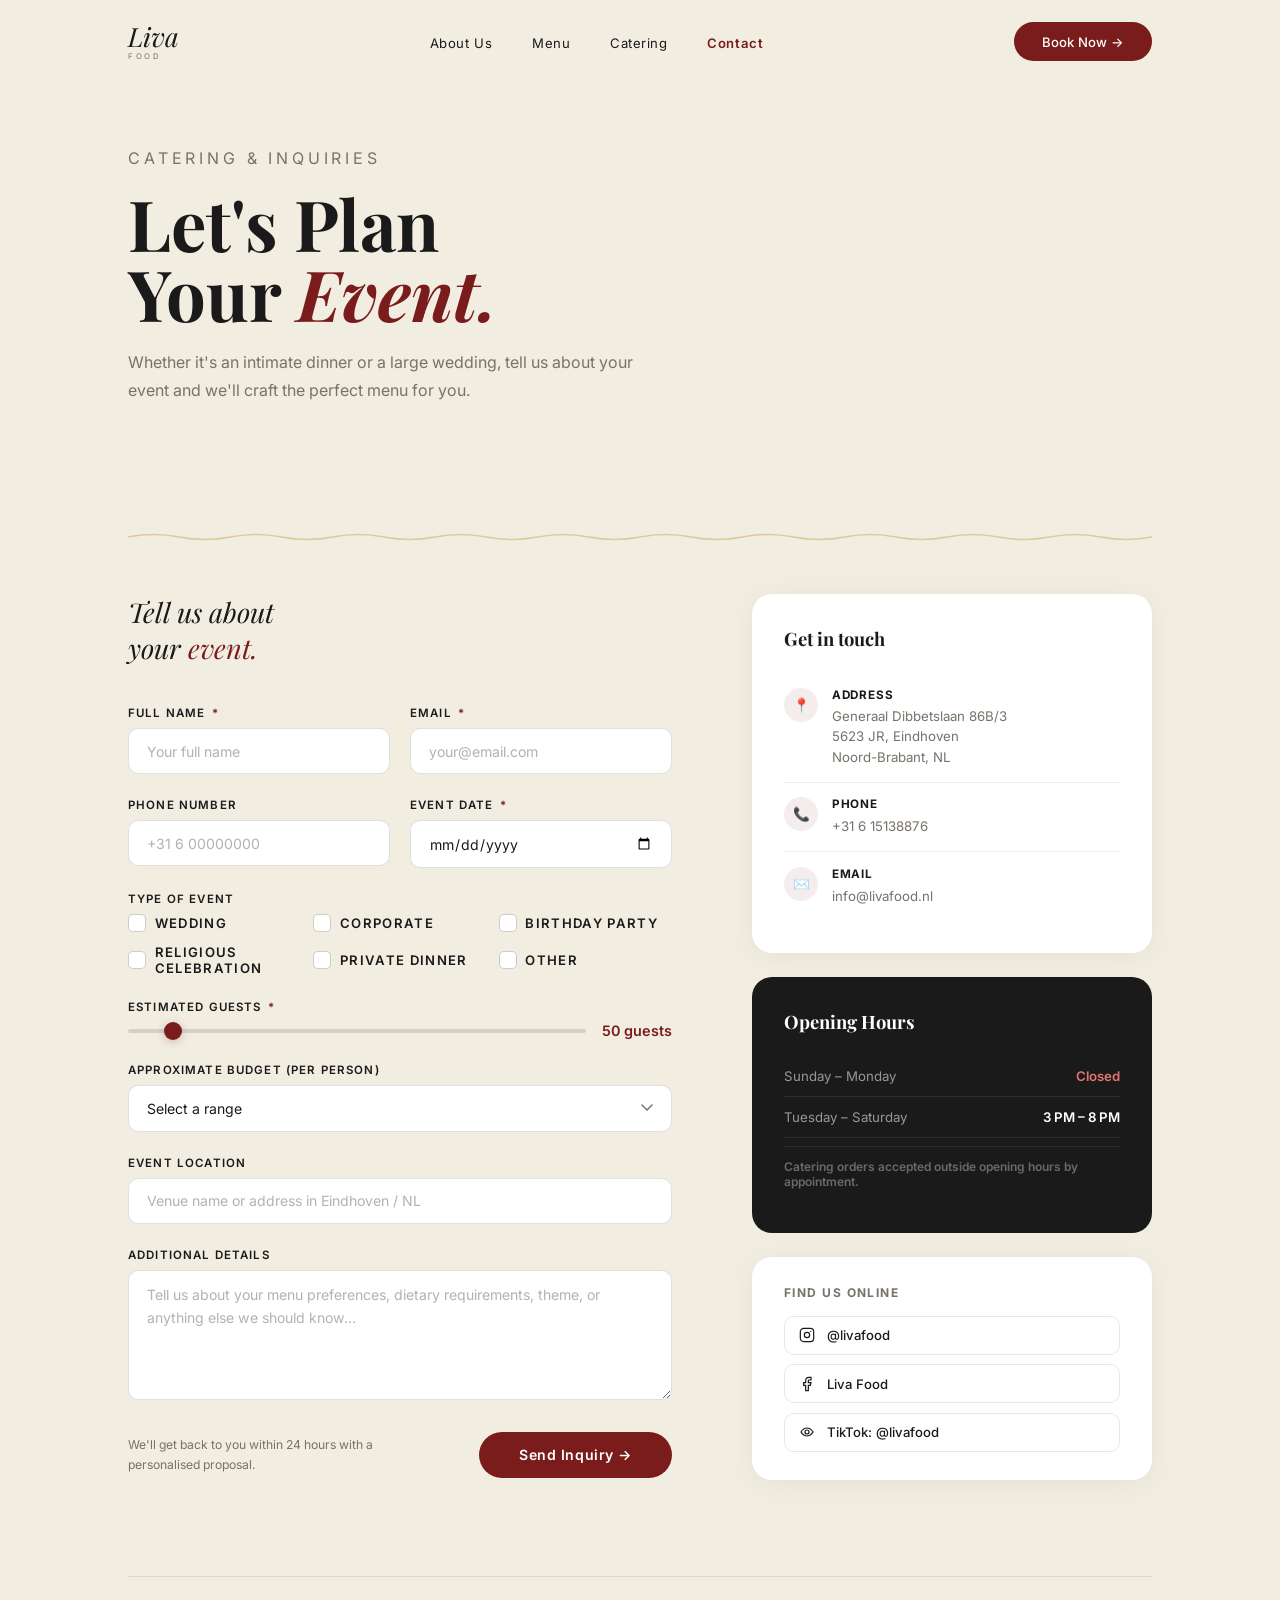
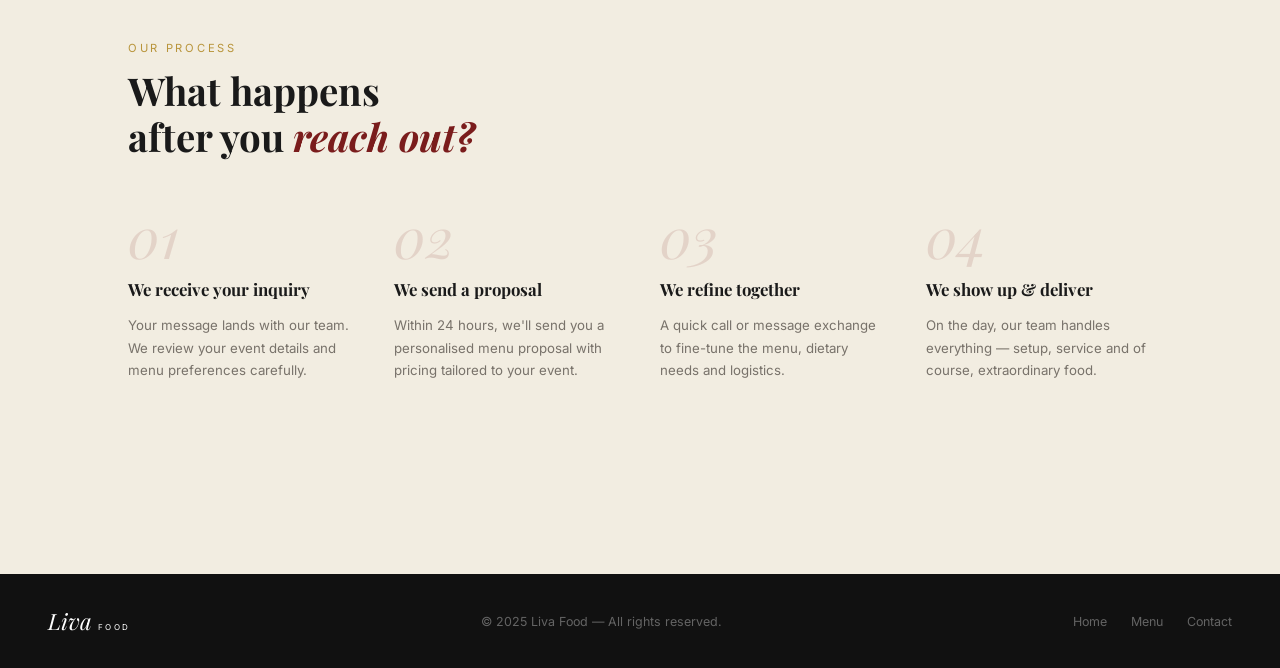
==== contact.html @ 5aed810f "first comit" ====
<!DOCTYPE html>
<html lang="en">
<head>
  <meta charset="UTF-8" />
  <meta name="viewport" content="width=device-width, initial-scale=1.0" />
  <title>Contact & Catering — Liva Food</title>
  <link rel="preconnect" href="https://fonts.googleapis.com" />
  <link rel="preconnect" href="https://fonts.gstatic.com" crossorigin />
  <link href="https://fonts.googleapis.com/css2?family=Playfair+Display:ital,wght@0,400;0,700;0,900;1,400;1,700&family=Inter:wght@300;400;500;600&family=Cormorant+Garamond:ital,wght@1,400;1,500&display=swap" rel="stylesheet" />

  <style>
    /* ════════════════════════════════════
       BASE
    ════════════════════════════════════ */
    *, *::before, *::after { margin:0; padding:0; box-sizing:border-box; }

    :root {
      --bg   : #F2EDE1;
      --white: #FFFFFF;
      --dark : #1A1A1A;
      --red  : #7A1C1C;
      --gold : #B8943A;
      --muted: #78726A;
    }

    html { scroll-behavior:smooth; }
    body {
      font-family: 'Inter', sans-serif;
      background: var(--bg);
      color: var(--dark);
      overflow-x: hidden;
      min-height: 100vh;
    }
    a { text-decoration:none; }
    img { display:block; }

    /* ════════════════════════════════════
       NAV
    ════════════════════════════════════ */
    nav {
      position: fixed;
      inset: 0 0 auto 0;
      z-index: 900;
      backdrop-filter: blur(16px);
      background: rgba(242,237,225,0.9);
    }
    .nav-inner {
      max-width: 1120px;
      margin: 0 auto;
      padding: 1.4rem 3rem;
      display: flex;
      align-items: center;
      justify-content: space-between;
    }
    .logo-w { line-height:1; }
    .logo-main {
      font-family: 'Playfair Display', serif;
      font-style: italic;
      font-size: 1.65rem;
      color: var(--dark);
    }
    .logo-sub {
      display: block;
      font-size: .48rem;
      letter-spacing: .35em;
      text-transform: uppercase;
      color: var(--muted);
      margin-top: 3px;
    }
    nav ul { display:flex; gap:2.5rem; list-style:none; }
    nav ul a {
      font-size:.82rem; color:var(--dark);
      letter-spacing:.04em; transition:color .2s;
    }
    nav ul a:hover { color:var(--red); }
    nav ul a.active { color:var(--red); font-weight:600; }

    .btn {
      display:inline-flex; align-items:center; gap:.4rem;
      padding:.72rem 1.75rem; border-radius:50px;
      font-family:'Inter',sans-serif; font-size:.82rem; font-weight:500;
      cursor:pointer; border:none; transition:all .22s;
    }
    .btn-red { background:var(--red); color:#fff; }
    .btn-red:hover { background:#5c1515; transform:translateY(-1px); }

    /* ════════════════════════════════════
       PAGE
    ════════════════════════════════════ */
    .contact-page {
      max-width: 1120px;
      margin: 0 auto;
      padding: 9rem 3rem 6rem;
    }

    /* ════════════════════════════════════
       HEADER SECTION
    ════════════════════════════════════ */
    .page-header {
      margin-bottom: 5rem;
    }

    .eyebrow {
      font-size: .7rem;
      letter-spacing: .24em;
      text-transform: uppercase;
      color: var(--gold);
      margin-bottom: 1rem;
    }

    .page-header h1 {
      font-family: 'Playfair Display', serif;
      font-size: clamp(3rem, 5.5vw, 5rem);
      line-height: 1.0;
      margin-bottom: 1.2rem;
    }
    .page-header h1 em {
      font-style: italic;
      color: var(--red);
    }

    .page-header p {
      font-size: 1rem;
      color: var(--muted);
      line-height: 1.75;
      max-width: 520px;
    }

    /* Wavy divider */
    .wave {
      width: 100%;
      height: 10px;
      margin: 3rem 0;
    }

    /* ════════════════════════════════════
       MAIN GRID  (form + sidebar)
    ════════════════════════════════════ */
    .contact-grid {
      display: grid;
      grid-template-columns: 1fr 400px;
      gap: 5rem;
      align-items: start;
    }

    /* ════════════════════════════════════
       FORM
    ════════════════════════════════════ */
    .form-title {
      font-family: 'Playfair Display', serif;
      font-style: italic;
      font-size: 1.7rem;
      margin-bottom: 2.5rem;
      color: var(--dark);
    }
    .form-title em { color:var(--red); }

    form { display:flex; flex-direction:column; gap:1.5rem; }

    .form-row {
      display: grid;
      grid-template-columns: 1fr 1fr;
      gap: 1.25rem;
    }

    .field {
      display: flex;
      flex-direction: column;
      gap: .5rem;
    }

    label {
      font-size: .72rem;
      font-weight: 600;
      letter-spacing: .1em;
      text-transform: uppercase;
      color: var(--dark);
    }

    label span.req { color:var(--red); margin-left:.15rem; }

    input, select, textarea {
      font-family: 'Inter', sans-serif;
      font-size: .88rem;
      color: var(--dark);
      background: var(--white);
      border: 1.5px solid rgba(0,0,0,.12);
      border-radius: 10px;
      padding: .85rem 1.1rem;
      transition: border-color .2s, box-shadow .2s;
      outline: none;
      appearance: none;
      -webkit-appearance: none;
    }

    input::placeholder,
    textarea::placeholder { color: rgba(120,114,106,.55); }

    input:focus,
    select:focus,
    textarea:focus {
      border-color: var(--red);
      box-shadow: 0 0 0 3px rgba(122,28,28,.08);
    }

    select {
      background-image: url("data:image/svg+xml,%3Csvg xmlns='http://www.w3.org/2000/svg' width='12' height='8' viewBox='0 0 12 8'%3E%3Cpath d='M1 1l5 5 5-5' stroke='%2378726A' stroke-width='1.5' fill='none' stroke-linecap='round'/%3E%3C/svg%3E");
      background-repeat: no-repeat;
      background-position: right 1.1rem center;
      padding-right: 2.5rem;
      cursor: pointer;
    }

    textarea {
      resize: vertical;
      min-height: 130px;
      line-height: 1.6;
    }

    /* Guest count slider */
    .guest-wrap {
      display: flex;
      align-items: center;
      gap: 1rem;
    }

    input[type="range"] {
      -webkit-appearance: none;
      appearance: none;
      flex: 1;
      height: 4px;
      background: rgba(0,0,0,.12);
      border-radius: 50px;
      border: none;
      padding: 0;
      box-shadow: none;
      cursor: pointer;
    }
    input[type="range"]::-webkit-slider-thumb {
      -webkit-appearance: none;
      width: 18px; height: 18px;
      border-radius: 50%;
      background: var(--red);
      cursor: pointer;
      box-shadow: 0 2px 8px rgba(122,28,28,.25);
    }
    input[type="range"]:focus {
      box-shadow: none;
      border: none;
    }

    .guest-val {
      font-size: .9rem;
      font-weight: 600;
      color: var(--red);
      min-width: 52px;
      text-align: right;
    }

    /* Checkboxes - event types */
    .checkbox-grid {
      display: grid;
      grid-template-columns: repeat(3, 1fr);
      gap: .75rem;
    }

    .check-item {
      display: flex;
      align-items: center;
      gap: .55rem;
      cursor: pointer;
      font-size: .82rem;
      color: var(--dark);
      user-select: none;
    }

    .check-item input[type="checkbox"] {
      width: 18px; height: 18px;
      border-radius: 5px;
      border: 1.5px solid rgba(0,0,0,.2);
      padding: 0;
      background: var(--white);
      cursor: pointer;
      flex-shrink: 0;
      accent-color: var(--red);
    }

    /* Submit button */
    .form-submit {
      display: flex;
      align-items: center;
      justify-content: space-between;
      margin-top: .5rem;
      flex-wrap: wrap;
      gap: 1rem;
    }

    .form-submit p {
      font-size: .76rem;
      color: var(--muted);
      max-width: 260px;
      line-height: 1.6;
    }

    .btn-submit {
      background: var(--red);
      color: #fff;
      border: none;
      padding: .9rem 2.5rem;
      border-radius: 50px;
      font-family: 'Inter', sans-serif;
      font-size: .88rem;
      font-weight: 600;
      cursor: pointer;
      letter-spacing: .04em;
      transition: all .22s;
      display: inline-flex;
      align-items: center;
      gap: .5rem;
    }
    .btn-submit:hover { background:#5c1515; transform:translateY(-2px); box-shadow:0 8px 25px rgba(122,28,28,.25); }

    /* ════════════════════════════════════
       SIDEBAR
    ════════════════════════════════════ */
    .sidebar { display:flex; flex-direction:column; gap:1.5rem; }

    /* Info card */
    .info-card {
      background: var(--white);
      border-radius: 20px;
      padding: 2rem;
      box-shadow: 0 4px 30px rgba(0,0,0,.05);
    }

    .info-card h3 {
      font-family: 'Playfair Display', serif;
      font-size: 1.15rem;
      margin-bottom: 1.4rem;
    }

    .info-row {
      display: flex;
      align-items: flex-start;
      gap: .85rem;
      padding: .9rem 0;
      border-bottom: 1px solid rgba(0,0,0,.06);
    }
    .info-row:last-child { border-bottom:none; }

    .info-icon {
      width: 34px; height: 34px;
      border-radius: 50%;
      background: rgba(122,28,28,.08);
      display: flex;
      align-items: center;
      justify-content: center;
      font-size: .85rem;
      flex-shrink: 0;
      color: var(--red);
    }

    .info-row strong {
      display: block;
      font-size: .73rem;
      font-weight: 700;
      text-transform: uppercase;
      letter-spacing: .08em;
      color: var(--dark);
      margin-bottom: .25rem;
    }
    .info-row p, .info-row a {
      font-size: .83rem;
      color: var(--muted);
      line-height: 1.55;
    }
    .info-row a:hover { color:var(--red); }

    /* Hours card */
    .hours-card {
      background: var(--dark);
      border-radius: 20px;
      padding: 2rem;
      color: #fff;
    }
    .hours-card h3 {
      font-family: 'Playfair Display', serif;
      font-size: 1.15rem;
      margin-bottom: 1.4rem;
      color: #fff;
    }
    .h-row {
      display: flex;
      justify-content: space-between;
      font-size: .83rem;
      padding: .75rem 0;
      border-bottom: 1px solid rgba(255,255,255,.08);
    }
    .h-row:last-child { border-bottom:none; }
    .h-row span:first-child { color:rgba(255,255,255,.55); }
    .h-row span:last-child { font-weight:600; color:#fff; }
    .closed { color: #e57373 !important; }

    /* Social links */
    .social-card {
      background: var(--white);
      border-radius: 20px;
      padding: 1.75rem 2rem;
      box-shadow: 0 4px 30px rgba(0,0,0,.05);
    }
    .social-card p {
      font-size: .75rem;
      font-weight: 700;
      letter-spacing: .12em;
      text-transform: uppercase;
      color: var(--muted);
      margin-bottom: 1rem;
    }
    .social-links {
      display: flex;
      flex-direction: column;
      gap: .6rem;
    }
    .social-link {
      display: flex;
      align-items: center;
      gap: .75rem;
      padding: .65rem .9rem;
      border-radius: 10px;
      border: 1.5px solid rgba(0,0,0,.09);
      font-size: .82rem;
      color: var(--dark);
      font-weight: 500;
      transition: all .2s;
    }
    .social-link:hover {
      border-color: var(--red);
      color: var(--red);
      background: rgba(122,28,28,.03);
    }
    .social-link svg {
      width: 16px; height: 16px;
      stroke: currentColor;
      fill: none;
      flex-shrink: 0;
    }

    /* ════════════════════════════════════
       WHAT TO EXPECT  (full-width bottom)
    ════════════════════════════════════ */
    .expect-section {
      margin-top: 6rem;
      padding-top: 4rem;
      border-top: 1px solid rgba(0,0,0,.09);
    }

    .expect-section .sec-eyebrow {
      font-size: .7rem;
      letter-spacing: .24em;
      text-transform: uppercase;
      color: var(--gold);
      margin-bottom: .8rem;
    }

    .expect-section h2 {
      font-family: 'Playfair Display', serif;
      font-size: clamp(1.8rem, 3vw, 2.5rem);
      margin-bottom: 3rem;
      line-height: 1.2;
    }
    .expect-section h2 em { font-style:italic; color:var(--red); }

    .steps-grid {
      display: grid;
      grid-template-columns: repeat(4, 1fr);
      gap: 2.5rem;
    }

    .step {
      display: flex;
      flex-direction: column;
      gap: .9rem;
    }

    .step-num {
      font-family: 'Playfair Display', serif;
      font-style: italic;
      font-size: 3.5rem;
      color: rgba(122,28,28,.12);
      line-height: 1;
    }

    .step h4 {
      font-family: 'Playfair Display', serif;
      font-size: 1.05rem;
      font-weight: 700;
    }

    .step p {
      font-size: .83rem;
      color: var(--muted);
      line-height: 1.7;
    }

    /* ════════════════════════════════════
       FOOTER
    ════════════════════════════════════ */
    footer {
      background: #111;
      padding: 2rem 3rem;
      display: flex;
      justify-content: space-between;
      align-items: center;
      font-size: .78rem;
      color: rgba(255,255,255,.35);
      margin-top: 6rem;
    }
    .footer-logo {
      font-family:'Playfair Display',serif;
      font-style:italic; font-size:1.4rem; color:#fff;
    }
    .footer-links { display:flex; gap:1.5rem; }
    .footer-links a { color:rgba(255,255,255,.35); transition:color .2s; }
    .footer-links a:hover { color:#fff; }

    /* ════════════════════════════════════
       RESPONSIVE
    ════════════════════════════════════ */
    @media (max-width:960px) {
      nav ul { display:none; }
      .nav-inner { padding:1.2rem 1.5rem; }
      .contact-page { padding:7rem 1.5rem 4rem; }
      .contact-grid { grid-template-columns:1fr; gap:3rem; }
      .form-row { grid-template-columns:1fr; }
      .checkbox-grid { grid-template-columns:1fr 1fr; }
      .steps-grid { grid-template-columns:1fr 1fr; }
      footer { flex-direction:column; gap:1rem; padding:2rem; text-align:center; }
    }
    @media (max-width:500px) {
      .checkbox-grid { grid-template-columns:1fr; }
      .steps-grid { grid-template-columns:1fr; }
    }
  </style>
</head>
<body>

<!-- NAV ──────────────────────────────────── -->
<nav>
  <div class="nav-inner">
    <a href="index.html" class="logo-w">
      <span class="logo-main">Liva</span>
      <span class="logo-sub">Food</span>
    </a>
    <ul>
      <li><a href="index.html#about">About Us</a></li>
      <li><a href="menu.html">Menu</a></li>
      <li><a href="index.html#catering">Catering</a></li>
      <li><a href="contact.html" class="active">Contact</a></li>
    </ul>
    <a href="#form" class="btn btn-red">Book Now &rarr;</a>
  </div>
</nav>

<!-- PAGE ─────────────────────────────────── -->
<div class="contact-page">

  <!-- HEADER -->
  <div class="page-header">
    <p class="eyebrow">Catering &amp; Inquiries</p>
    <h1>Let's Plan<br>Your <em>Event.</em></h1>
    <p>Whether it's an intimate dinner or a large wedding, tell us about your event and we'll craft the perfect menu for you.</p>
  </div>

  <!-- Wavy divider -->
  <svg class="wave" viewBox="0 0 1000 10" preserveAspectRatio="none" aria-hidden="true">
    <path d="M0,5 Q25,0 50,5 Q75,10 100,5 Q125,0 150,5 Q175,10 200,5 Q225,0 250,5 Q275,10 300,5 Q325,0 350,5 Q375,10 400,5 Q425,0 450,5 Q475,10 500,5 Q525,0 550,5 Q575,10 600,5 Q625,0 650,5 Q675,10 700,5 Q725,0 750,5 Q775,10 800,5 Q825,0 850,5 Q875,10 900,5 Q925,0 950,5 Q975,10 1000,5"
      fill="none" stroke="#B8943A" stroke-width="1.6" opacity="0.4"/>
  </svg>

  <!-- MAIN GRID -->
  <div class="contact-grid" id="form">

    <!-- ── FORM ── -->
    <div>
      <p class="form-title">Tell us about<br>your <em>event.</em></p>

      <form action="#" method="post">

        <!-- Name + Email -->
        <div class="form-row">
          <div class="field">
            <label for="name">Full Name <span class="req">*</span></label>
            <input type="text" id="name" name="name" placeholder="Your full name" required />
          </div>
          <div class="field">
            <label for="email">Email <span class="req">*</span></label>
            <input type="email" id="email" name="email" placeholder="your@email.com" required />
          </div>
        </div>

        <!-- Phone + Date -->
        <div class="form-row">
          <div class="field">
            <label for="phone">Phone Number</label>
            <input type="tel" id="phone" name="phone" placeholder="+31 6 00000000" />
          </div>
          <div class="field">
            <label for="date">Event Date <span class="req">*</span></label>
            <input type="date" id="date" name="date" required />
          </div>
        </div>

        <!-- Event type checkboxes -->
        <div class="field">
          <label>Type of Event</label>
          <div class="checkbox-grid">
            <label class="check-item">
              <input type="checkbox" name="event_type" value="wedding" />
              Wedding
            </label>
            <label class="check-item">
              <input type="checkbox" name="event_type" value="corporate" />
              Corporate
            </label>
            <label class="check-item">
              <input type="checkbox" name="event_type" value="birthday" />
              Birthday Party
            </label>
            <label class="check-item">
              <input type="checkbox" name="event_type" value="religious" />
              Religious Celebration
            </label>
            <label class="check-item">
              <input type="checkbox" name="event_type" value="private" />
              Private Dinner
            </label>
            <label class="check-item">
              <input type="checkbox" name="event_type" value="other" />
              Other
            </label>
          </div>
        </div>

        <!-- Guest count slider -->
        <div class="field">
          <label for="guests">Estimated Guests <span class="req">*</span></label>
          <div class="guest-wrap">
            <input
              type="range"
              id="guests"
              name="guests"
              min="10" max="500" step="5" value="50"
            />
            <span class="guest-val" id="guestVal">50 guests</span>
          </div>
        </div>

        <!-- Budget -->
        <div class="field">
          <label for="budget">Approximate Budget (per person)</label>
          <select id="budget" name="budget">
            <option value="" disabled selected>Select a range</option>
            <option value="10-15">€10 – €15 per person</option>
            <option value="15-25">€15 – €25 per person</option>
            <option value="25-40">€25 – €40 per person</option>
            <option value="40+">€40+ per person</option>
            <option value="custom">Custom / Discuss with us</option>
          </select>
        </div>

        <!-- Location -->
        <div class="field">
          <label for="location">Event Location</label>
          <input type="text" id="location" name="location" placeholder="Venue name or address in Eindhoven / NL" />
        </div>

        <!-- Message -->
        <div class="field">
          <label for="message">Additional Details</label>
          <textarea id="message" name="message" placeholder="Tell us about your menu preferences, dietary requirements, theme, or anything else we should know…"></textarea>
        </div>

        <!-- Submit -->
        <div class="form-submit">
          <p>We'll get back to you within 24 hours with a personalised proposal.</p>
          <button type="submit" class="btn-submit">
            Send Inquiry &rarr;
          </button>
        </div>

      </form>
    </div>

    <!-- ── SIDEBAR ── -->
    <div class="sidebar">

      <!-- Contact info -->
      <div class="info-card">
        <h3>Get in touch</h3>
        <div class="info-row">
          <div class="info-icon">📍</div>
          <div>
            <strong>Address</strong>
            <p>Generaal Dibbetslaan 86B/3<br>5623 JR, Eindhoven<br>Noord-Brabant, NL</p>
          </div>
        </div>
        <div class="info-row">
          <div class="info-icon">📞</div>
          <div>
            <strong>Phone</strong>
            <a href="tel:+31615138876">+31 6 15138876</a>
          </div>
        </div>
        <div class="info-row">
          <div class="info-icon">✉️</div>
          <div>
            <strong>Email</strong>
            <a href="mailto:info@livafood.nl">info@livafood.nl</a>
          </div>
        </div>
      </div>

      <!-- Hours -->
      <div class="hours-card">
        <h3>Opening Hours</h3>
        <div class="h-row">
          <span>Sunday &ndash; Monday</span>
          <span class="closed">Closed</span>
        </div>
        <div class="h-row">
          <span>Tuesday &ndash; Saturday</span>
          <span>3 PM &ndash; 8 PM</span>
        </div>
        <div class="h-row" style="margin-top:.5rem;border-top:1px solid rgba(255,255,255,.08);padding-top:.75rem;">
          <span style="font-size:.75rem;color:rgba(255,255,255,.35);">Catering orders accepted outside opening hours by appointment.</span>
        </div>
      </div>

      <!-- Social -->
      <div class="social-card">
        <p>Find us online</p>
        <div class="social-links">
          <a href="#" class="social-link">
            <svg viewBox="0 0 24 24" stroke-width="1.8"><rect x="2" y="2" width="20" height="20" rx="5" ry="5"/><circle cx="12" cy="12" r="4"/><circle cx="17.5" cy="6.5" r="1" fill="currentColor" stroke="none"/></svg>
            @livafood
          </a>
          <a href="#" class="social-link">
            <svg viewBox="0 0 24 24" stroke-width="1.8"><path d="M18 2h-3a5 5 0 00-5 5v3H7v4h3v8h4v-8h3l1-4h-4V7a1 1 0 011-1h3z"/></svg>
            Liva Food
          </a>
          <a href="#" class="social-link">
            <svg viewBox="0 0 24 24" stroke-width="1.8"><path d="M9 12a3 3 0 106 0 3 3 0 00-6 0z"/><path d="M21 12c-2.4 4-5.4 6-9 6-3.6 0-6.6-2-9-6 2.4-4 5.4-6 9-6 3.6 0 6.6 2 9 6z"/></svg>
            TikTok: @livafood
          </a>
        </div>
      </div>

    </div><!-- sidebar -->
  </div><!-- contact-grid -->

  <!-- WHAT TO EXPECT -->
  <div class="expect-section">
    <p class="sec-eyebrow">Our Process</p>
    <h2>What happens<br>after you <em>reach out?</em></h2>
    <div class="steps-grid">
      <div class="step">
        <span class="step-num">01</span>
        <h4>We receive your inquiry</h4>
        <p>Your message lands with our team. We review your event details and menu preferences carefully.</p>
      </div>
      <div class="step">
        <span class="step-num">02</span>
        <h4>We send a proposal</h4>
        <p>Within 24 hours, we'll send you a personalised menu proposal with pricing tailored to your event.</p>
      </div>
      <div class="step">
        <span class="step-num">03</span>
        <h4>We refine together</h4>
        <p>A quick call or message exchange to fine-tune the menu, dietary needs and logistics.</p>
      </div>
      <div class="step">
        <span class="step-num">04</span>
        <h4>We show up &amp; deliver</h4>
        <p>On the day, our team handles everything — setup, service and of course, extraordinary food.</p>
      </div>
    </div>
  </div>

</div><!-- .contact-page -->

<!-- FOOTER -->
<footer>
  <span class="footer-logo">Liva <span style="font-family:Inter,sans-serif;font-style:normal;font-size:.5rem;letter-spacing:.3em">FOOD</span></span>
  <span>&copy; 2025 Liva Food &mdash; All rights reserved.</span>
  <div class="footer-links">
    <a href="index.html">Home</a>
    <a href="menu.html">Menu</a>
    <a href="contact.html">Contact</a>
  </div>
</footer>

<script>
  /* Guest slider live update */
  const slider = document.getElementById('guests');
  const val    = document.getElementById('guestVal');
  if (slider && val) {
    slider.addEventListener('input', () => {
      val.textContent = slider.value + ' guests';
    });
  }
</script>

</body>
</html>
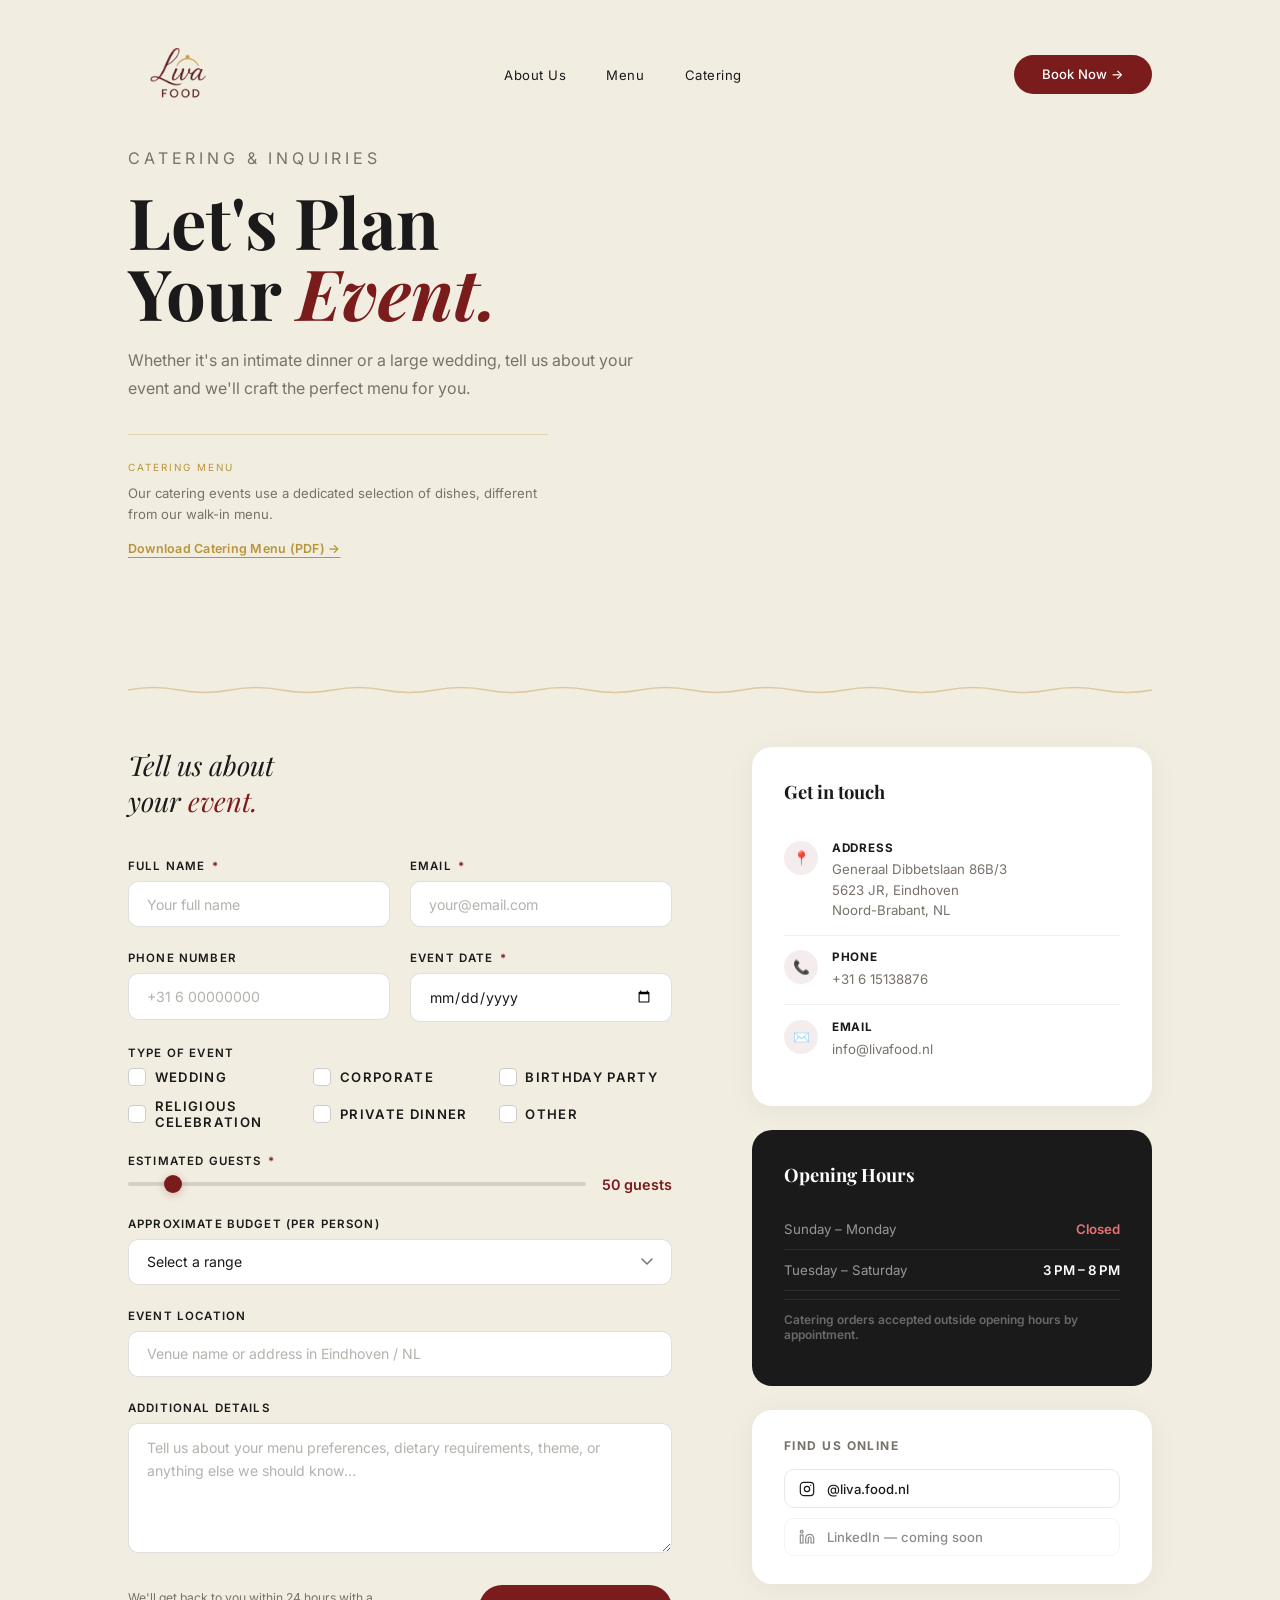
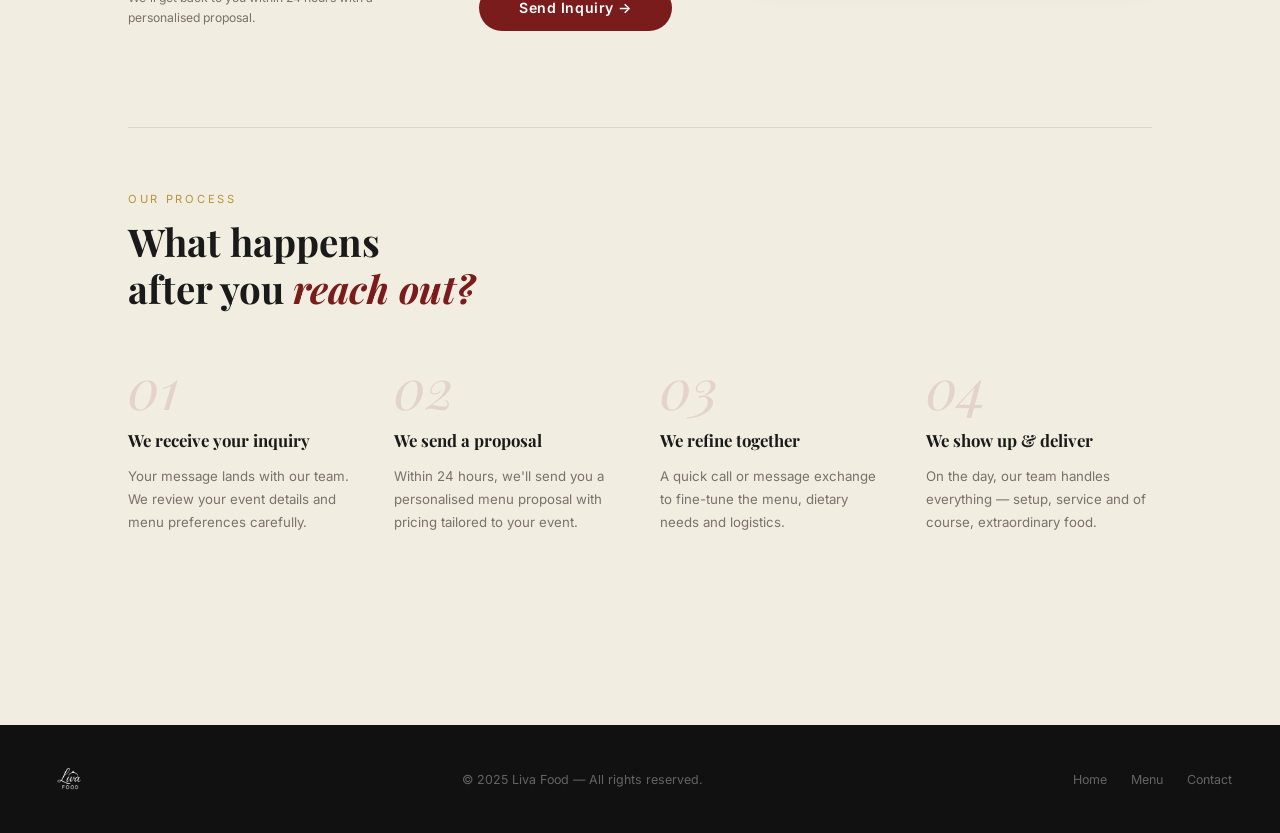
==== commit 1145cfee: "Fine tuning the website" ====
--- a/contact.html
+++ b/contact.html
@@ -6,541 +6,9 @@
   <title>Contact & Catering — Liva Food</title>
   <link rel="preconnect" href="https://fonts.googleapis.com" />
   <link rel="preconnect" href="https://fonts.gstatic.com" crossorigin />
+  <link rel="stylesheet" href="/styles.css" />
   <link href="https://fonts.googleapis.com/css2?family=Playfair+Display:ital,wght@0,400;0,700;0,900;1,400;1,700&family=Inter:wght@300;400;500;600&family=Cormorant+Garamond:ital,wght@1,400;1,500&display=swap" rel="stylesheet" />
 
-  <style>
-    /* ════════════════════════════════════
-       BASE
-    ════════════════════════════════════ */
-    *, *::before, *::after { margin:0; padding:0; box-sizing:border-box; }
-
-    :root {
-      --bg   : #F2EDE1;
-      --white: #FFFFFF;
-      --dark : #1A1A1A;
-      --red  : #7A1C1C;
-      --gold : #B8943A;
-      --muted: #78726A;
-    }
-
-    html { scroll-behavior:smooth; }
-    body {
-      font-family: 'Inter', sans-serif;
-      background: var(--bg);
-      color: var(--dark);
-      overflow-x: hidden;
-      min-height: 100vh;
-    }
-    a { text-decoration:none; }
-    img { display:block; }
-
-    /* ════════════════════════════════════
-       NAV
-    ════════════════════════════════════ */
-    nav {
-      position: fixed;
-      inset: 0 0 auto 0;
-      z-index: 900;
-      backdrop-filter: blur(16px);
-      background: rgba(242,237,225,0.9);
-    }
-    .nav-inner {
-      max-width: 1120px;
-      margin: 0 auto;
-      padding: 1.4rem 3rem;
-      display: flex;
-      align-items: center;
-      justify-content: space-between;
-    }
-    .logo-w { line-height:1; }
-    .logo-main {
-      font-family: 'Playfair Display', serif;
-      font-style: italic;
-      font-size: 1.65rem;
-      color: var(--dark);
-    }
-    .logo-sub {
-      display: block;
-      font-size: .48rem;
-      letter-spacing: .35em;
-      text-transform: uppercase;
-      color: var(--muted);
-      margin-top: 3px;
-    }
-    nav ul { display:flex; gap:2.5rem; list-style:none; }
-    nav ul a {
-      font-size:.82rem; color:var(--dark);
-      letter-spacing:.04em; transition:color .2s;
-    }
-    nav ul a:hover { color:var(--red); }
-    nav ul a.active { color:var(--red); font-weight:600; }
-
-    .btn {
-      display:inline-flex; align-items:center; gap:.4rem;
-      padding:.72rem 1.75rem; border-radius:50px;
-      font-family:'Inter',sans-serif; font-size:.82rem; font-weight:500;
-      cursor:pointer; border:none; transition:all .22s;
-    }
-    .btn-red { background:var(--red); color:#fff; }
-    .btn-red:hover { background:#5c1515; transform:translateY(-1px); }
-
-    /* ════════════════════════════════════
-       PAGE
-    ════════════════════════════════════ */
-    .contact-page {
-      max-width: 1120px;
-      margin: 0 auto;
-      padding: 9rem 3rem 6rem;
-    }
-
-    /* ════════════════════════════════════
-       HEADER SECTION
-    ════════════════════════════════════ */
-    .page-header {
-      margin-bottom: 5rem;
-    }
-
-    .eyebrow {
-      font-size: .7rem;
-      letter-spacing: .24em;
-      text-transform: uppercase;
-      color: var(--gold);
-      margin-bottom: 1rem;
-    }
-
-    .page-header h1 {
-      font-family: 'Playfair Display', serif;
-      font-size: clamp(3rem, 5.5vw, 5rem);
-      line-height: 1.0;
-      margin-bottom: 1.2rem;
-    }
-    .page-header h1 em {
-      font-style: italic;
-      color: var(--red);
-    }
-
-    .page-header p {
-      font-size: 1rem;
-      color: var(--muted);
-      line-height: 1.75;
-      max-width: 520px;
-    }
-
-    /* Wavy divider */
-    .wave {
-      width: 100%;
-      height: 10px;
-      margin: 3rem 0;
-    }
-
-    /* ════════════════════════════════════
-       MAIN GRID  (form + sidebar)
-    ════════════════════════════════════ */
-    .contact-grid {
-      display: grid;
-      grid-template-columns: 1fr 400px;
-      gap: 5rem;
-      align-items: start;
-    }
-
-    /* ════════════════════════════════════
-       FORM
-    ════════════════════════════════════ */
-    .form-title {
-      font-family: 'Playfair Display', serif;
-      font-style: italic;
-      font-size: 1.7rem;
-      margin-bottom: 2.5rem;
-      color: var(--dark);
-    }
-    .form-title em { color:var(--red); }
-
-    form { display:flex; flex-direction:column; gap:1.5rem; }
-
-    .form-row {
-      display: grid;
-      grid-template-columns: 1fr 1fr;
-      gap: 1.25rem;
-    }
-
-    .field {
-      display: flex;
-      flex-direction: column;
-      gap: .5rem;
-    }
-
-    label {
-      font-size: .72rem;
-      font-weight: 600;
-      letter-spacing: .1em;
-      text-transform: uppercase;
-      color: var(--dark);
-    }
-
-    label span.req { color:var(--red); margin-left:.15rem; }
-
-    input, select, textarea {
-      font-family: 'Inter', sans-serif;
-      font-size: .88rem;
-      color: var(--dark);
-      background: var(--white);
-      border: 1.5px solid rgba(0,0,0,.12);
-      border-radius: 10px;
-      padding: .85rem 1.1rem;
-      transition: border-color .2s, box-shadow .2s;
-      outline: none;
-      appearance: none;
-      -webkit-appearance: none;
-    }
-
-    input::placeholder,
-    textarea::placeholder { color: rgba(120,114,106,.55); }
-
-    input:focus,
-    select:focus,
-    textarea:focus {
-      border-color: var(--red);
-      box-shadow: 0 0 0 3px rgba(122,28,28,.08);
-    }
-
-    select {
-      background-image: url("data:image/svg+xml,%3Csvg xmlns='http://www.w3.org/2000/svg' width='12' height='8' viewBox='0 0 12 8'%3E%3Cpath d='M1 1l5 5 5-5' stroke='%2378726A' stroke-width='1.5' fill='none' stroke-linecap='round'/%3E%3C/svg%3E");
-      background-repeat: no-repeat;
-      background-position: right 1.1rem center;
-      padding-right: 2.5rem;
-      cursor: pointer;
-    }
-
-    textarea {
-      resize: vertical;
-      min-height: 130px;
-      line-height: 1.6;
-    }
-
-    /* Guest count slider */
-    .guest-wrap {
-      display: flex;
-      align-items: center;
-      gap: 1rem;
-    }
-
-    input[type="range"] {
-      -webkit-appearance: none;
-      appearance: none;
-      flex: 1;
-      height: 4px;
-      background: rgba(0,0,0,.12);
-      border-radius: 50px;
-      border: none;
-      padding: 0;
-      box-shadow: none;
-      cursor: pointer;
-    }
-    input[type="range"]::-webkit-slider-thumb {
-      -webkit-appearance: none;
-      width: 18px; height: 18px;
-      border-radius: 50%;
-      background: var(--red);
-      cursor: pointer;
-      box-shadow: 0 2px 8px rgba(122,28,28,.25);
-    }
-    input[type="range"]:focus {
-      box-shadow: none;
-      border: none;
-    }
-
-    .guest-val {
-      font-size: .9rem;
-      font-weight: 600;
-      color: var(--red);
-      min-width: 52px;
-      text-align: right;
-    }
-
-    /* Checkboxes - event types */
-    .checkbox-grid {
-      display: grid;
-      grid-template-columns: repeat(3, 1fr);
-      gap: .75rem;
-    }
-
-    .check-item {
-      display: flex;
-      align-items: center;
-      gap: .55rem;
-      cursor: pointer;
-      font-size: .82rem;
-      color: var(--dark);
-      user-select: none;
-    }
-
-    .check-item input[type="checkbox"] {
-      width: 18px; height: 18px;
-      border-radius: 5px;
-      border: 1.5px solid rgba(0,0,0,.2);
-      padding: 0;
-      background: var(--white);
-      cursor: pointer;
-      flex-shrink: 0;
-      accent-color: var(--red);
-    }
-
-    /* Submit button */
-    .form-submit {
-      display: flex;
-      align-items: center;
-      justify-content: space-between;
-      margin-top: .5rem;
-      flex-wrap: wrap;
-      gap: 1rem;
-    }
-
-    .form-submit p {
-      font-size: .76rem;
-      color: var(--muted);
-      max-width: 260px;
-      line-height: 1.6;
-    }
-
-    .btn-submit {
-      background: var(--red);
-      color: #fff;
-      border: none;
-      padding: .9rem 2.5rem;
-      border-radius: 50px;
-      font-family: 'Inter', sans-serif;
-      font-size: .88rem;
-      font-weight: 600;
-      cursor: pointer;
-      letter-spacing: .04em;
-      transition: all .22s;
-      display: inline-flex;
-      align-items: center;
-      gap: .5rem;
-    }
-    .btn-submit:hover { background:#5c1515; transform:translateY(-2px); box-shadow:0 8px 25px rgba(122,28,28,.25); }
-
-    /* ════════════════════════════════════
-       SIDEBAR
-    ════════════════════════════════════ */
-    .sidebar { display:flex; flex-direction:column; gap:1.5rem; }
-
-    /* Info card */
-    .info-card {
-      background: var(--white);
-      border-radius: 20px;
-      padding: 2rem;
-      box-shadow: 0 4px 30px rgba(0,0,0,.05);
-    }
-
-    .info-card h3 {
-      font-family: 'Playfair Display', serif;
-      font-size: 1.15rem;
-      margin-bottom: 1.4rem;
-    }
-
-    .info-row {
-      display: flex;
-      align-items: flex-start;
-      gap: .85rem;
-      padding: .9rem 0;
-      border-bottom: 1px solid rgba(0,0,0,.06);
-    }
-    .info-row:last-child { border-bottom:none; }
-
-    .info-icon {
-      width: 34px; height: 34px;
-      border-radius: 50%;
-      background: rgba(122,28,28,.08);
-      display: flex;
-      align-items: center;
-      justify-content: center;
-      font-size: .85rem;
-      flex-shrink: 0;
-      color: var(--red);
-    }
-
-    .info-row strong {
-      display: block;
-      font-size: .73rem;
-      font-weight: 700;
-      text-transform: uppercase;
-      letter-spacing: .08em;
-      color: var(--dark);
-      margin-bottom: .25rem;
-    }
-    .info-row p, .info-row a {
-      font-size: .83rem;
-      color: var(--muted);
-      line-height: 1.55;
-    }
-    .info-row a:hover { color:var(--red); }
-
-    /* Hours card */
-    .hours-card {
-      background: var(--dark);
-      border-radius: 20px;
-      padding: 2rem;
-      color: #fff;
-    }
-    .hours-card h3 {
-      font-family: 'Playfair Display', serif;
-      font-size: 1.15rem;
-      margin-bottom: 1.4rem;
-      color: #fff;
-    }
-    .h-row {
-      display: flex;
-      justify-content: space-between;
-      font-size: .83rem;
-      padding: .75rem 0;
-      border-bottom: 1px solid rgba(255,255,255,.08);
-    }
-    .h-row:last-child { border-bottom:none; }
-    .h-row span:first-child { color:rgba(255,255,255,.55); }
-    .h-row span:last-child { font-weight:600; color:#fff; }
-    .closed { color: #e57373 !important; }
-
-    /* Social links */
-    .social-card {
-      background: var(--white);
-      border-radius: 20px;
-      padding: 1.75rem 2rem;
-      box-shadow: 0 4px 30px rgba(0,0,0,.05);
-    }
-    .social-card p {
-      font-size: .75rem;
-      font-weight: 700;
-      letter-spacing: .12em;
-      text-transform: uppercase;
-      color: var(--muted);
-      margin-bottom: 1rem;
-    }
-    .social-links {
-      display: flex;
-      flex-direction: column;
-      gap: .6rem;
-    }
-    .social-link {
-      display: flex;
-      align-items: center;
-      gap: .75rem;
-      padding: .65rem .9rem;
-      border-radius: 10px;
-      border: 1.5px solid rgba(0,0,0,.09);
-      font-size: .82rem;
-      color: var(--dark);
-      font-weight: 500;
-      transition: all .2s;
-    }
-    .social-link:hover {
-      border-color: var(--red);
-      color: var(--red);
-      background: rgba(122,28,28,.03);
-    }
-    .social-link svg {
-      width: 16px; height: 16px;
-      stroke: currentColor;
-      fill: none;
-      flex-shrink: 0;
-    }
-
-    /* ════════════════════════════════════
-       WHAT TO EXPECT  (full-width bottom)
-    ════════════════════════════════════ */
-    .expect-section {
-      margin-top: 6rem;
-      padding-top: 4rem;
-      border-top: 1px solid rgba(0,0,0,.09);
-    }
-
-    .expect-section .sec-eyebrow {
-      font-size: .7rem;
-      letter-spacing: .24em;
-      text-transform: uppercase;
-      color: var(--gold);
-      margin-bottom: .8rem;
-    }
-
-    .expect-section h2 {
-      font-family: 'Playfair Display', serif;
-      font-size: clamp(1.8rem, 3vw, 2.5rem);
-      margin-bottom: 3rem;
-      line-height: 1.2;
-    }
-    .expect-section h2 em { font-style:italic; color:var(--red); }
-
-    .steps-grid {
-      display: grid;
-      grid-template-columns: repeat(4, 1fr);
-      gap: 2.5rem;
-    }
-
-    .step {
-      display: flex;
-      flex-direction: column;
-      gap: .9rem;
-    }
-
-    .step-num {
-      font-family: 'Playfair Display', serif;
-      font-style: italic;
-      font-size: 3.5rem;
-      color: rgba(122,28,28,.12);
-      line-height: 1;
-    }
-
-    .step h4 {
-      font-family: 'Playfair Display', serif;
-      font-size: 1.05rem;
-      font-weight: 700;
-    }
-
-    .step p {
-      font-size: .83rem;
-      color: var(--muted);
-      line-height: 1.7;
-    }
-
-    /* ════════════════════════════════════
-       FOOTER
-    ════════════════════════════════════ */
-    footer {
-      background: #111;
-      padding: 2rem 3rem;
-      display: flex;
-      justify-content: space-between;
-      align-items: center;
-      font-size: .78rem;
-      color: rgba(255,255,255,.35);
-      margin-top: 6rem;
-    }
-    .footer-logo {
-      font-family:'Playfair Display',serif;
-      font-style:italic; font-size:1.4rem; color:#fff;
-    }
-    .footer-links { display:flex; gap:1.5rem; }
-    .footer-links a { color:rgba(255,255,255,.35); transition:color .2s; }
-    .footer-links a:hover { color:#fff; }
-
-    /* ════════════════════════════════════
-       RESPONSIVE
-    ════════════════════════════════════ */
-    @media (max-width:960px) {
-      nav ul { display:none; }
-      .nav-inner { padding:1.2rem 1.5rem; }
-      .contact-page { padding:7rem 1.5rem 4rem; }
-      .contact-grid { grid-template-columns:1fr; gap:3rem; }
-      .form-row { grid-template-columns:1fr; }
-      .checkbox-grid { grid-template-columns:1fr 1fr; }
-      .steps-grid { grid-template-columns:1fr 1fr; }
-      footer { flex-direction:column; gap:1rem; padding:2rem; text-align:center; }
-    }
-    @media (max-width:500px) {
-      .checkbox-grid { grid-template-columns:1fr; }
-      .steps-grid { grid-template-columns:1fr; }
-    }
-  </style>
 </head>
 <body>
 
@@ -548,14 +16,12 @@
 <nav>
   <div class="nav-inner">
     <a href="index.html" class="logo-w">
-      <span class="logo-main">Liva</span>
-      <span class="logo-sub">Food</span>
+      <img src="/images/logo1.svg" alt="Liva Food" style="height:104px;width:auto;" />
     </a>
     <ul>
       <li><a href="index.html#about">About Us</a></li>
       <li><a href="menu.html">Menu</a></li>
-      <li><a href="index.html#catering">Catering</a></li>
-      <li><a href="contact.html" class="active">Contact</a></li>
+      <li><a href="contact.html">Catering</a></li>
     </ul>
     <a href="#form" class="btn btn-red">Book Now &rarr;</a>
   </div>
@@ -569,6 +35,11 @@
     <p class="eyebrow">Catering &amp; Inquiries</p>
     <h1>Let's Plan<br>Your <em>Event.</em></h1>
     <p>Whether it's an intimate dinner or a large wedding, tell us about your event and we'll craft the perfect menu for you.</p>
+    <div style="margin-top:2rem;padding-top:1.5rem;border-top:1px solid rgba(184,148,58,.3);display:inline-block;">
+      <p style="font-size:.62rem;letter-spacing:.2em;text-transform:uppercase;color:#B8943A;margin-bottom:.4rem;">Catering Menu</p>
+      <p style="font-size:.82rem;color:#78726A;line-height:1.6;margin-bottom:.75rem;max-width:420px;">Our catering events use a dedicated selection of dishes, different from our walk-in menu.</p>
+      <a href="/LivaFood-Catering-Menu.pdf" download style="font-size:.78rem;font-weight:600;color:#B8943A;text-decoration:underline;text-underline-offset:4px;letter-spacing:.02em;" onmouseover="this.style.color='#7A1C1C'" onmouseout="this.style.color='#B8943A'">Download Catering Menu (PDF) →</a>
+    </div>
   </div>
 
   <!-- Wavy divider -->
@@ -720,6 +191,7 @@
         </div>
       </div>
 
+
       <!-- Hours -->
       <div class="hours-card">
         <h3>Opening Hours</h3>
@@ -740,17 +212,13 @@
       <div class="social-card">
         <p>Find us online</p>
         <div class="social-links">
-          <a href="#" class="social-link">
+          <a href="https://www.instagram.com/liva.food.nl/" target="_blank" rel="noopener" class="social-link">
             <svg viewBox="0 0 24 24" stroke-width="1.8"><rect x="2" y="2" width="20" height="20" rx="5" ry="5"/><circle cx="12" cy="12" r="4"/><circle cx="17.5" cy="6.5" r="1" fill="currentColor" stroke="none"/></svg>
-            @livafood
+            @liva.food.nl
           </a>
-          <a href="#" class="social-link">
-            <svg viewBox="0 0 24 24" stroke-width="1.8"><path d="M18 2h-3a5 5 0 00-5 5v3H7v4h3v8h4v-8h3l1-4h-4V7a1 1 0 011-1h3z"/></svg>
-            Liva Food
-          </a>
-          <a href="#" class="social-link">
-            <svg viewBox="0 0 24 24" stroke-width="1.8"><path d="M9 12a3 3 0 106 0 3 3 0 00-6 0z"/><path d="M21 12c-2.4 4-5.4 6-9 6-3.6 0-6.6-2-9-6 2.4-4 5.4-6 9-6 3.6 0 6.6 2 9 6z"/></svg>
-            TikTok: @livafood
+          <a href="#" class="social-link" style="opacity:.5;pointer-events:none;">
+            <svg viewBox="0 0 24 24" stroke-width="1.8"><path d="M16 8a6 6 0 016 6v7h-4v-7a2 2 0 00-2-2 2 2 0 00-2 2v7h-4v-7a6 6 0 016-6z"/><rect x="2" y="9" width="4" height="12"/><circle cx="4" cy="4" r="2"/></svg>
+            LinkedIn — coming soon
           </a>
         </div>
       </div>
@@ -790,7 +258,7 @@
 
 <!-- FOOTER -->
 <footer>
-  <span class="footer-logo">Liva <span style="font-family:Inter,sans-serif;font-style:normal;font-size:.5rem;letter-spacing:.3em">FOOD</span></span>
+  <img src="/images/logo1.svg" alt="Liva Food" style="height:44px;width:auto;filter:brightness(0) invert(1);" />
   <span>&copy; 2025 Liva Food &mdash; All rights reserved.</span>
   <div class="footer-links">
     <a href="index.html">Home</a>
--- a/styles.css
+++ b/styles.css
@@ -0,0 +1,776 @@
+/* ════════════════════════════════════
+   BASE
+════════════════════════════════════ */
+*, *::before, *::after { margin:0; padding:0; box-sizing:border-box; }
+
+:root {
+  --bg   : #F2EDE1;
+  --white: #FFFFFF;
+  --dark : #1A1A1A;
+  --red  : #7A1C1C;
+  --gold : #B8943A;
+  --muted: #78726A;
+  --card : #FFFFFF;
+}
+
+html { scroll-behavior:smooth; }
+body {
+  font-family: 'Inter', sans-serif;
+  background: var(--bg);
+  color: var(--dark);
+  overflow-x: hidden;
+  min-height: 100vh;
+}
+a { text-decoration:none; }
+img { display:block; }
+
+/* ════════════════════════════════════
+   UTILITIES
+════════════════════════════════════ */
+.c {
+  max-width: 1120px;
+  margin: 0 auto;
+  padding: 0 3rem;
+}
+
+.eyebrow {
+  font-size: .7rem;
+  letter-spacing: .24em;
+  text-transform: uppercase;
+  color: var(--gold);
+  margin-bottom: .9rem;
+}
+
+.section-h2 {
+  font-family: 'Playfair Display', serif;
+  font-size: clamp(2rem, 3.5vw, 2.9rem);
+  line-height: 1.18;
+}
+
+/* ════════════════════════════════════
+   NAV
+════════════════════════════════════ */
+nav {
+  position: fixed;
+  inset: 0 0 auto 0;
+  z-index: 900;
+  backdrop-filter: blur(16px);
+  background: rgba(242,237,225,0.9);
+}
+.nav-inner {
+  max-width: 1120px;
+  margin: 0 auto;
+  padding: 1.4rem 3rem;
+  display: flex;
+  align-items: center;
+  justify-content: space-between;
+}
+.logo-w { line-height:1; }
+.logo-main {
+  font-family: 'Playfair Display', serif;
+  font-style: italic;
+  font-size: 1.65rem;
+  color: var(--dark);
+}
+.logo-sub {
+  display: block;
+  font-size: .48rem;
+  letter-spacing: .35em;
+  text-transform: uppercase;
+  color: var(--muted);
+  margin-top: 3px;
+}
+nav ul { display:flex; gap:2.5rem; list-style:none; }
+nav ul a {
+  font-size:.82rem; color:var(--dark);
+  letter-spacing:.04em; transition:color .2s;
+}
+nav ul a:hover { color:var(--red); }
+nav ul a.active { color:var(--red); font-weight:600; }
+
+/* ════════════════════════════════════
+   BUTTONS
+════════════════════════════════════ */
+.btn {
+  display:inline-flex; align-items:center; gap:.4rem;
+  padding:.72rem 1.75rem; border-radius:50px;
+  font-family:'Inter',sans-serif; font-size:.82rem; font-weight:500;
+  cursor:pointer; border:none; transition:all .22s;
+}
+.btn-red { background:var(--red); color:#fff; }
+.btn-red:hover { background:#5c1515; transform:translateY(-1px); }
+.btn-gold { background:var(--gold); color:#fff; }
+.btn-gold:hover { background:#9a7a2e; }
+.btn-outline {
+  border: 1.5px solid rgba(26,26,26,.28);
+  color: var(--dark);
+  background: transparent;
+}
+.btn-outline:hover { background:var(--dark); color:#fff; border-color:var(--dark); }
+
+/* ════════════════════════════════════
+   FOOTER
+════════════════════════════════════ */
+footer {
+  background: #111;
+  padding: 2rem 3rem;
+  display: flex;
+  justify-content: space-between;
+  align-items: center;
+  font-size: .78rem;
+  color: rgba(255,255,255,.35);
+  margin-top: 6rem;
+}
+.footer-logo {
+  font-family:'Playfair Display',serif;
+  font-style:italic; font-size:1.4rem; color:#fff;
+}
+.footer-links { display:flex; gap:1.5rem; }
+.footer-links a { color:rgba(255,255,255,.35); transition:color .2s; }
+.footer-links a:hover { color:#fff; }
+
+/* ════════════════════════════════════
+   WAVE DIVIDER
+════════════════════════════════════ */
+.wave {
+  width: 100%;
+  height: 10px;
+  overflow: visible;
+}
+.wave-gold path { stroke: var(--gold); opacity: .45; }
+.wave-muted path { stroke: rgba(0,0,0,.12); }
+.contact-page .wave { margin: 3rem 0; }
+.menu-page .wave { margin: 1.5rem 0; }
+
+/* ════════════════════════════════════
+   INDEX — HERO
+════════════════════════════════════ */
+#path-canvas {
+  position: absolute;
+  top: 0; left: 0;
+  width: 100%;
+  pointer-events: none;
+  z-index: 800;
+  overflow: visible;
+}
+.page { position: relative; }
+section { position: relative; }
+
+#hero {
+  min-height: 100vh;
+  padding: 12rem 0 5rem;
+}
+.hero-inner {
+  max-width: 1120px;
+  margin: 0 auto;
+  padding: 0 3rem;
+  display: grid;
+  grid-template-columns: 1fr 1fr;
+  align-items: center;
+  gap: 3rem;
+}
+.hero-eyebrow {
+  font-size: .7rem;
+  letter-spacing: .24em;
+  text-transform: uppercase;
+  color: var(--gold);
+  margin-bottom: 1.6rem;
+}
+.hero-h1 {
+  font-family: 'Playfair Display', serif;
+  font-size: clamp(3rem, 5vw, 4.6rem);
+  line-height: 1.05;
+  margin-bottom: .7rem;
+}
+.hero-h1 em { font-style:italic; color:var(--red); }
+.hero-tagline {
+  font-family: 'Cormorant Garamond', serif;
+  font-style: italic;
+  font-size: 1.45rem;
+  color: var(--muted);
+  line-height: 1.5;
+  margin-bottom: 1rem;
+}
+.hero-sub {
+  font-size: .9rem;
+  color: var(--muted);
+  line-height: 1.8;
+  max-width: 380px;
+  margin-bottom: 2.5rem;
+}
+.hero-btns { display:flex; gap:1rem; flex-wrap:wrap; }
+.hero-right {
+  display: flex;
+  justify-content: center;
+  align-items: center;
+  position: relative;
+}
+.hero-blob {
+  background: none;
+  box-shadow: none;
+  animation: none;
+  display: flex;
+  align-items: center;
+  justify-content: center;
+}
+.hero-blob img {
+  width: auto;
+  height: auto;
+  max-width: 100%;
+  max-height: 80vh;
+  object-fit: contain;
+  display: block;
+}
+.hero-badge {
+  position: absolute;
+  bottom: 18px; right: 0;
+  width: 108px; height: 108px;
+  border-radius: 50%;
+  background: var(--white);
+  box-shadow: 0 8px 30px rgba(0,0,0,.11);
+  display: flex;
+  flex-direction: column;
+  align-items: center;
+  justify-content: center;
+  text-align: center;
+}
+.hero-badge-s {
+  font-family: 'Playfair Display', serif;
+  font-style: italic;
+  font-size: 1.15rem;
+  color: var(--red);
+  line-height: 1;
+}
+.hero-badge-l {
+  font-size: .52rem;
+  letter-spacing: .18em;
+  text-transform: uppercase;
+  color: var(--muted);
+  margin-top: .3rem;
+}
+.social-side {
+  position: absolute;
+  right: -2rem;
+  top: 50%;
+  transform: translateY(-50%);
+  display: flex;
+  flex-direction: column;
+  align-items: center;
+  gap: .7rem;
+}
+.sl { width:1px; height:55px; background:var(--muted); opacity:.22; }
+.social-side a {
+  writing-mode: vertical-rl;
+  font-size: .62rem;
+  letter-spacing: .14em;
+  color: var(--muted);
+  transition: color .2s;
+}
+.social-side a:hover { color:var(--red); }
+
+/* ════════════════════════════════════
+   INDEX — ABOUT
+════════════════════════════════════ */
+#about {
+  padding: 8rem 0;
+  text-align: center;
+}
+.about-body {
+  max-width: 540px;
+  margin: 1.4rem auto 4.5rem;
+  color: var(--muted);
+  line-height: 1.85;
+  font-size: .93rem;
+}
+.about-cols {
+  display: grid;
+  grid-template-columns: repeat(3,1fr);
+  gap: 3rem;
+  margin-bottom: 3.5rem;
+}
+.about-col img {
+  width: 190px; height: 190px;
+  border-radius: 50%;
+  object-fit: cover;
+  margin: 0 auto 1.1rem;
+  box-shadow: 0 10px 40px rgba(0,0,0,.09);
+}
+.about-col h4 {
+  font-family: 'Playfair Display', serif;
+  font-size: 1rem;
+  margin-bottom: .3rem;
+}
+.about-col p { font-size:.8rem; color:var(--muted); }
+.about-btns { display:flex; justify-content:center; gap:1rem; }
+.oval-divider {
+  width: 520px;
+  height: 2px;
+  border: 1px solid rgba(0,0,0,.08);
+  border-radius: 50%;
+  margin: 0 auto 4rem;
+}
+
+/* ════════════════════════════════════
+   INDEX — MENU PREVIEW
+════════════════════════════════════ */
+#menu { padding: 8rem 0; }
+.menu-top {
+  display: flex;
+  justify-content: space-between;
+  align-items: flex-end;
+  margin-bottom: 4rem;
+}
+.big-title {
+  font-family: 'Playfair Display', serif;
+  font-size: clamp(2.4rem, 4.5vw, 3.8rem);
+  line-height: 1.05;
+}
+.big-title em { font-style:italic; color:var(--red); }
+.menu-row1 {
+  display: grid;
+  grid-template-columns: repeat(3,1fr);
+  gap: 1.4rem;
+  margin-bottom: 1.4rem;
+}
+.menu-row2 {
+  display: grid;
+  grid-template-columns: repeat(2,1fr);
+  gap: 1.4rem;
+}
+.mcard {
+  background: var(--card);
+  border-radius: 20px;
+  overflow: hidden;
+  transition: transform .3s, box-shadow .3s;
+}
+.mcard:hover { transform:translateY(-7px); box-shadow:0 20px 50px rgba(0,0,0,.09); }
+.mcard img { width:100%; height:200px; object-fit:cover; }
+.mcard-info { padding:1.1rem 1.25rem 1.3rem; }
+.mcard-info h3 {
+  font-size:.73rem; font-weight:700;
+  text-transform:uppercase; letter-spacing:.1em;
+  color:var(--red); margin-bottom:.3rem;
+}
+.mcard-info p { font-size:.8rem; color:var(--muted); }
+.menu-row2 .mcard img { height:250px; }
+
+/* ════════════════════════════════════
+   INDEX — CATERING
+════════════════════════════════════ */
+#catering { padding: 8rem 0; }
+.catering-card {
+  background: var(--dark);
+  border-radius: 28px;
+  padding: 5rem;
+  display: grid;
+  grid-template-columns: 1fr 1fr;
+  gap: 5rem;
+  align-items: center;
+}
+.cat-text .eyebrow { color:var(--gold); }
+.cat-text h2 {
+  font-family: 'Playfair Display', serif;
+  font-size: clamp(2rem,3.5vw,3rem);
+  line-height: 1.2;
+  color: #fff;
+  margin: 1rem 0 1.4rem;
+}
+.cat-text p { color:rgba(255,255,255,.52); line-height:1.8; font-size:.93rem; margin-bottom:2rem; }
+.cat-photos {
+  display: grid;
+  grid-template-columns: 1fr 1fr;
+  grid-template-rows: 220px 170px;
+  gap: 1rem;
+}
+.cat-photos img { width:100%; height:100%; object-fit:cover; border-radius:14px; }
+.cat-photos img.wide { grid-column:span 2; }
+
+/* ════════════════════════════════════
+   INDEX — CONTACT SECTION
+════════════════════════════════════ */
+#contact { padding: 8rem 0; }
+.contact-inner {
+  display: grid;
+  grid-template-columns: 1fr 1fr;
+  gap: 6rem;
+  align-items: start;
+}
+.contact-h2 {
+  font-family: 'Playfair Display', serif;
+  font-size: clamp(2rem,3.5vw,2.8rem);
+  line-height: 1.2;
+  margin: .8rem 0 2.5rem;
+}
+.crow {
+  display: flex;
+  align-items: flex-start;
+  gap: 1rem;
+  padding: 1.2rem 0;
+  border-bottom: 1px solid rgba(0,0,0,.07);
+}
+.crow:first-of-type { border-top:1px solid rgba(0,0,0,.07); }
+.cicon {
+  width:38px; height:38px; border-radius:50%;
+  background:var(--red); color:#fff;
+  display:flex; align-items:center; justify-content:center;
+  font-size:.9rem; flex-shrink:0;
+}
+.crow strong { font-size:.78rem; font-weight:600; display:block; margin-bottom:.3rem; }
+.crow p { font-size:.84rem; color:var(--muted); line-height:1.55; }
+.hours-card {
+  background: var(--card);
+  border-radius: 24px;
+  padding: 2.5rem;
+  box-shadow: 0 8px 40px rgba(0,0,0,.06);
+}
+.hours-card h3 {
+  font-family:'Playfair Display',serif;
+  font-size:1.3rem; margin-bottom:2rem;
+}
+.hrow {
+  display:flex; justify-content:space-between;
+  font-size:.87rem; padding:.9rem 0;
+  border-bottom:1px solid rgba(0,0,0,.06);
+}
+.hrow:last-child { border-bottom:none; }
+.closed { color:var(--red); font-weight:500; }
+
+/* ════════════════════════════════════
+   INDEX — CATERING NOTICE
+════════════════════════════════════ */
+.catering-notice {
+  margin-top: 2.5rem;
+  padding: 1.1rem 1.5rem;
+  border-radius: 14px;
+  background: rgba(184,148,58,.08);
+  border: 1.5px solid rgba(184,148,58,.3);
+  display: flex;
+  align-items: flex-start;
+  gap: .85rem;
+}
+.catering-notice-icon { font-size: 1.1rem; flex-shrink: 0; margin-top: .05rem; }
+.catering-notice p { font-size: .82rem; color: var(--muted); line-height: 1.65; margin: 0; }
+.catering-notice strong { color: var(--dark); }
+.catering-notice a { color: var(--gold); font-weight: 600; text-decoration: underline; text-underline-offset: 3px; }
+.catering-notice a:hover { color: var(--red); }
+
+/* ════════════════════════════════════
+   CONTACT PAGE
+════════════════════════════════════ */
+.contact-page {
+  max-width: 1120px;
+  margin: 0 auto;
+  padding: 9rem 3rem 6rem;
+}
+.page-header { margin-bottom: 5rem; }
+.page-header h1 {
+  font-family: 'Playfair Display', serif;
+  font-size: clamp(3rem, 5.5vw, 5rem);
+  line-height: 1.0;
+  margin-bottom: 1.2rem;
+}
+.page-header h1 em { font-style: italic; color: var(--red); }
+.page-header p {
+  font-size: 1rem;
+  color: var(--muted);
+  line-height: 1.75;
+  max-width: 520px;
+}
+.contact-grid {
+  display: grid;
+  grid-template-columns: 1fr 400px;
+  gap: 5rem;
+  align-items: start;
+}
+.form-title {
+  font-family: 'Playfair Display', serif;
+  font-style: italic;
+  font-size: 1.7rem;
+  margin-bottom: 2.5rem;
+  color: var(--dark);
+}
+.form-title em { color:var(--red); }
+form { display:flex; flex-direction:column; gap:1.5rem; }
+.form-row { display: grid; grid-template-columns: 1fr 1fr; gap: 1.25rem; }
+.field { display: flex; flex-direction: column; gap: .5rem; }
+label { font-size: .72rem; font-weight: 600; letter-spacing: .1em; text-transform: uppercase; color: var(--dark); }
+label span.req { color:var(--red); margin-left:.15rem; }
+input, select, textarea {
+  font-family: 'Inter', sans-serif;
+  font-size: .88rem;
+  color: var(--dark);
+  background: var(--white);
+  border: 1.5px solid rgba(0,0,0,.12);
+  border-radius: 10px;
+  padding: .85rem 1.1rem;
+  transition: border-color .2s, box-shadow .2s;
+  outline: none;
+  appearance: none;
+  -webkit-appearance: none;
+}
+input::placeholder, textarea::placeholder { color: rgba(120,114,106,.55); }
+input:focus, select:focus, textarea:focus {
+  border-color: var(--red);
+  box-shadow: 0 0 0 3px rgba(122,28,28,.08);
+}
+select {
+  background-image: url("data:image/svg+xml,%3Csvg xmlns='http://www.w3.org/2000/svg' width='12' height='8' viewBox='0 0 12 8'%3E%3Cpath d='M1 1l5 5 5-5' stroke='%2378726A' stroke-width='1.5' fill='none' stroke-linecap='round'/%3E%3C/svg%3E");
+  background-repeat: no-repeat;
+  background-position: right 1.1rem center;
+  padding-right: 2.5rem;
+  cursor: pointer;
+}
+textarea { resize: vertical; min-height: 130px; line-height: 1.6; }
+.guest-wrap { display: flex; align-items: center; gap: 1rem; }
+input[type="range"] {
+  -webkit-appearance: none; appearance: none;
+  flex: 1; height: 4px;
+  background: rgba(0,0,0,.12);
+  border-radius: 50px; border: none; padding: 0; box-shadow: none; cursor: pointer;
+}
+input[type="range"]::-webkit-slider-thumb {
+  -webkit-appearance: none;
+  width: 18px; height: 18px; border-radius: 50%;
+  background: var(--red); cursor: pointer;
+  box-shadow: 0 2px 8px rgba(122,28,28,.25);
+}
+input[type="range"]:focus { box-shadow: none; border: none; }
+.guest-val { font-size: .9rem; font-weight: 600; color: var(--red); min-width: 52px; text-align: right; }
+.checkbox-grid { display: grid; grid-template-columns: repeat(3, 1fr); gap: .75rem; }
+.check-item {
+  display: flex; align-items: center; gap: .55rem;
+  cursor: pointer; font-size: .82rem; color: var(--dark); user-select: none;
+}
+.check-item input[type="checkbox"] {
+  width: 18px; height: 18px; border-radius: 5px;
+  border: 1.5px solid rgba(0,0,0,.2); padding: 0;
+  background: var(--white); cursor: pointer; flex-shrink: 0;
+  accent-color: var(--red);
+}
+.form-submit {
+  display: flex; align-items: center; justify-content: space-between;
+  margin-top: .5rem; flex-wrap: wrap; gap: 1rem;
+}
+.form-submit p { font-size: .76rem; color: var(--muted); max-width: 260px; line-height: 1.6; }
+.btn-submit {
+  background: var(--red); color: #fff; border: none;
+  padding: .9rem 2.5rem; border-radius: 50px;
+  font-family: 'Inter', sans-serif; font-size: .88rem; font-weight: 600;
+  cursor: pointer; letter-spacing: .04em; transition: all .22s;
+  display: inline-flex; align-items: center; gap: .5rem;
+}
+.btn-submit:hover { background:#5c1515; transform:translateY(-2px); box-shadow:0 8px 25px rgba(122,28,28,.25); }
+
+/* Sidebar */
+.sidebar { display:flex; flex-direction:column; gap:1.5rem; }
+.info-card {
+  background: var(--white);
+  border-radius: 20px;
+  padding: 2rem;
+  box-shadow: 0 4px 30px rgba(0,0,0,.05);
+}
+.info-card h3 { font-family: 'Playfair Display', serif; font-size: 1.15rem; margin-bottom: 1.4rem; }
+.info-row {
+  display: flex; align-items: flex-start; gap: .85rem;
+  padding: .9rem 0; border-bottom: 1px solid rgba(0,0,0,.06);
+}
+.info-row:last-child { border-bottom:none; }
+.info-icon {
+  width: 34px; height: 34px; border-radius: 50%;
+  background: rgba(122,28,28,.08);
+  display: flex; align-items: center; justify-content: center;
+  font-size: .85rem; flex-shrink: 0; color: var(--red);
+}
+.info-row strong {
+  display: block; font-size: .73rem; font-weight: 700;
+  text-transform: uppercase; letter-spacing: .08em;
+  color: var(--dark); margin-bottom: .25rem;
+}
+.info-row p, .info-row a { font-size: .83rem; color: var(--muted); line-height: 1.55; }
+.info-row a:hover { color:var(--red); }
+
+/* Sidebar hours card (dark variant) */
+.sidebar .hours-card {
+  background: var(--dark);
+  border-radius: 20px;
+  padding: 2rem;
+  color: #fff;
+  box-shadow: none;
+}
+.sidebar .hours-card h3 {
+  font-family: 'Playfair Display', serif;
+  font-size: 1.15rem; margin-bottom: 1.4rem; color: #fff;
+}
+.h-row {
+  display: flex; justify-content: space-between;
+  font-size: .83rem; padding: .75rem 0;
+  border-bottom: 1px solid rgba(255,255,255,.08);
+}
+.h-row:last-child { border-bottom:none; }
+.h-row span:first-child { color:rgba(255,255,255,.55); }
+.h-row span:last-child { font-weight:600; color:#fff; }
+.sidebar .closed { color: #e57373 !important; font-weight: normal; }
+
+.social-card {
+  background: var(--white); border-radius: 20px;
+  padding: 1.75rem 2rem; box-shadow: 0 4px 30px rgba(0,0,0,.05);
+}
+.social-card p {
+  font-size: .75rem; font-weight: 700; letter-spacing: .12em;
+  text-transform: uppercase; color: var(--muted); margin-bottom: 1rem;
+}
+.social-links { display: flex; flex-direction: column; gap: .6rem; }
+.social-link {
+  display: flex; align-items: center; gap: .75rem;
+  padding: .65rem .9rem; border-radius: 10px;
+  border: 1.5px solid rgba(0,0,0,.09);
+  font-size: .82rem; color: var(--dark); font-weight: 500; transition: all .2s;
+}
+.social-link:hover { border-color: var(--red); color: var(--red); background: rgba(122,28,28,.03); }
+.social-link svg { width: 16px; height: 16px; stroke: currentColor; fill: none; flex-shrink: 0; }
+
+.expect-section {
+  margin-top: 6rem; padding-top: 4rem;
+  border-top: 1px solid rgba(0,0,0,.09);
+}
+.expect-section .sec-eyebrow {
+  font-size: .7rem; letter-spacing: .24em;
+  text-transform: uppercase; color: var(--gold); margin-bottom: .8rem;
+}
+.expect-section h2 {
+  font-family: 'Playfair Display', serif;
+  font-size: clamp(1.8rem, 3vw, 2.5rem);
+  margin-bottom: 3rem; line-height: 1.2;
+}
+.expect-section h2 em { font-style:italic; color:var(--red); }
+.steps-grid { display: grid; grid-template-columns: repeat(4, 1fr); gap: 2.5rem; }
+.step { display: flex; flex-direction: column; gap: .9rem; }
+.step-num {
+  font-family: 'Playfair Display', serif; font-style: italic;
+  font-size: 3.5rem; color: rgba(122,28,28,.12); line-height: 1;
+}
+.step h4 { font-family: 'Playfair Display', serif; font-size: 1.05rem; font-weight: 700; }
+.step p { font-size: .83rem; color: var(--muted); line-height: 1.7; }
+
+/* ════════════════════════════════════
+   MENU PAGE
+════════════════════════════════════ */
+.menu-page {
+  max-width: 1180px;
+  margin: 0 auto;
+  padding: 8rem 3rem 5rem;
+}
+.menu-header {
+  text-align: center; margin-bottom: 4rem;
+  padding-bottom: 3rem; border-bottom: 1px solid rgba(0,0,0,.1);
+  position: relative;
+}
+.menu-header .eyebrow { font-size: .7rem; letter-spacing: .25em; text-transform: uppercase; color: var(--gold); margin-bottom: 1rem; }
+.menu-header h1 {
+  font-family: 'Playfair Display', serif; font-style: italic;
+  font-size: clamp(3rem, 6vw, 5.5rem); color: var(--dark);
+  line-height: 1; margin-bottom: .75rem;
+}
+.menu-header h1 em { color:var(--red); font-style:italic; }
+.menu-header p { font-size: .88rem; color: var(--muted); letter-spacing: .04em; }
+.dot-divider {
+  border-top: none; height: 1px;
+  background: repeating-linear-gradient(to right, rgba(0,0,0,.15) 0, rgba(0,0,0,.15) 4px, transparent 4px, transparent 12px);
+  margin: 1.6rem 0;
+}
+.menu-grid { display: grid; grid-template-columns: 1fr 1fr 1fr; gap: 3.5rem; align-items: start; }
+.menu-sec { margin-bottom: 3.5rem; }
+.sec-title {
+  font-family: 'Playfair Display', serif; font-style: italic; font-weight: 700;
+  font-size: clamp(1.9rem, 3vw, 2.6rem); color: var(--red);
+  line-height: 1.05; margin-bottom: .2rem;
+}
+.menu-item { padding: .8rem 0; border-bottom: 1px solid rgba(0,0,0,.07); }
+.menu-item:last-child { border-bottom: none; }
+.item-row { display: flex; justify-content: space-between; align-items: baseline; gap: .75rem; margin-bottom: .25rem; }
+.item-name { font-size: .72rem; font-weight: 700; text-transform: uppercase; letter-spacing: .1em; color: var(--dark); flex: 1; }
+.item-name .badge {
+  display: inline-block; font-size: .55rem; font-weight: 700;
+  letter-spacing: .06em; text-transform: uppercase;
+  padding: .15rem .45rem; border-radius: 3px; margin-left: .4rem;
+  vertical-align: middle; line-height: 1.6;
+}
+.badge-v  { background: #2d7a2d; color:#fff; }
+.badge-gf { background: #b07a00; color:#fff; }
+.badge-s  { background: var(--red); color:#fff; }
+.item-price { font-size: .78rem; font-weight: 700; color: var(--red); white-space: nowrap; flex-shrink: 0; }
+.item-desc { font-size: .77rem; color: var(--muted); line-height: 1.55; }
+.featured-box {
+  border: 1.5px solid rgba(0,0,0,.12); border-radius: 12px;
+  padding: 1.4rem 1.5rem; margin: 2rem 0; background: rgba(255,255,255,.55);
+}
+.featured-box .feat-tag { font-size: .6rem; font-weight: 700; letter-spacing: .18em; text-transform: uppercase; color: var(--gold); margin-bottom: .5rem; }
+.featured-box .feat-title { font-family: 'Playfair Display', serif; font-style: italic; font-size: 1.5rem; color: var(--dark); line-height: 1.1; margin-bottom: .75rem; }
+.featured-box .feat-title em { color:var(--red); }
+.featured-box p { font-size: .78rem; color: var(--muted); line-height: 1.6; margin-bottom: 1rem; }
+.featured-price { font-size: .82rem; font-weight: 700; color: var(--red); }
+.catering-banner {
+  margin-top: 4rem; padding: 3rem 3.5rem;
+  background: var(--dark); border-radius: 20px;
+  display: grid; grid-template-columns: 1fr 1fr; gap: 3rem; align-items: center;
+}
+.catering-banner h2 {
+  font-family: 'Playfair Display', serif; font-style: italic;
+  font-size: clamp(1.8rem, 3vw, 2.6rem); color: #fff;
+  line-height: 1.15; margin-bottom: 1rem;
+}
+.catering-banner h2 em { color:var(--gold); }
+.catering-banner p { font-size: .88rem; color: rgba(255,255,255,.5); line-height: 1.8; margin-bottom: 1.5rem; }
+.catering-banner .btn-g {
+  display: inline-flex; align-items: center; gap: .4rem;
+  padding: .72rem 1.75rem; border-radius: 50px;
+  background: var(--gold); color: #fff; font-size: .82rem; font-weight: 500; transition: background .2s;
+}
+.catering-banner .btn-g:hover { background:#9a7a2e; }
+.catering-banner ul { list-style: none; display: grid; grid-template-columns: 1fr 1fr; gap: .75rem; }
+.catering-banner ul li { font-size: .8rem; color: rgba(255,255,255,.65); padding-left: 1.1rem; position: relative; line-height: 1.5; }
+.catering-banner ul li::before { content: '—'; position: absolute; left: 0; color: var(--gold); font-size: .7rem; }
+.menu-foot {
+  margin-top: 4rem; padding-top: 2rem;
+  border-top: 1px solid rgba(0,0,0,.1);
+  display: flex; justify-content: space-between; align-items: center; gap: 2rem; flex-wrap: wrap;
+}
+.mfoot-logo { font-family: 'Playfair Display', serif; font-style: italic; font-size: 1.4rem; color: var(--dark); }
+.mfoot-logo sub {
+  font-family: 'Inter', sans-serif; font-style: normal;
+  font-size: .45rem; letter-spacing: .3em; text-transform: uppercase;
+  color: var(--muted); display: block; margin-top: 2px;
+}
+.mfoot-info { font-size: .78rem; color: var(--muted); text-align: center; line-height: 1.6; }
+.dietary-key { display: flex; gap: 1rem; align-items: center; flex-wrap: wrap; }
+.dk { display: flex; align-items: center; gap: .3rem; font-size: .7rem; color: var(--muted); }
+.dk-dot { width: 10px; height: 10px; border-radius: 2px; }
+
+/* ════════════════════════════════════
+   RESPONSIVE
+════════════════════════════════════ */
+@media (max-width:960px) {
+  nav ul { display:none; }
+  .nav-inner { padding:1.2rem 1.5rem; }
+  .c, .hero-inner { padding-left:1.5rem; padding-right:1.5rem; }
+  .hero-inner { grid-template-columns:1fr; }
+  .hero-right, .social-side { display:none; }
+  #hero { padding-top:7rem; }
+  .about-cols { grid-template-columns:1fr; gap:2rem; }
+  .menu-row1, .menu-row2 { grid-template-columns:1fr; }
+  .catering-card { grid-template-columns:1fr; padding:3rem 2rem; }
+  .contact-inner { grid-template-columns:1fr; gap:3rem; padding-left:1.5rem; padding-right:1.5rem; }
+  .contact-page { padding:7rem 1.5rem 4rem; }
+  .contact-grid { grid-template-columns:1fr; gap:3rem; }
+  .form-row { grid-template-columns:1fr; }
+  .checkbox-grid { grid-template-columns:1fr 1fr; }
+  .steps-grid { grid-template-columns:1fr 1fr; }
+  .menu-page { padding:7rem 1.5rem 4rem; }
+  .menu-grid { grid-template-columns:1fr; gap:0; }
+  .catering-banner { grid-template-columns:1fr; padding:2.5rem 2rem; }
+  .menu-foot { flex-direction:column; text-align:center; }
+  footer { flex-direction:column; gap:1rem; padding:2rem; text-align:center; }
+}
+@media (max-width:500px) {
+  .checkbox-grid { grid-template-columns:1fr; }
+}
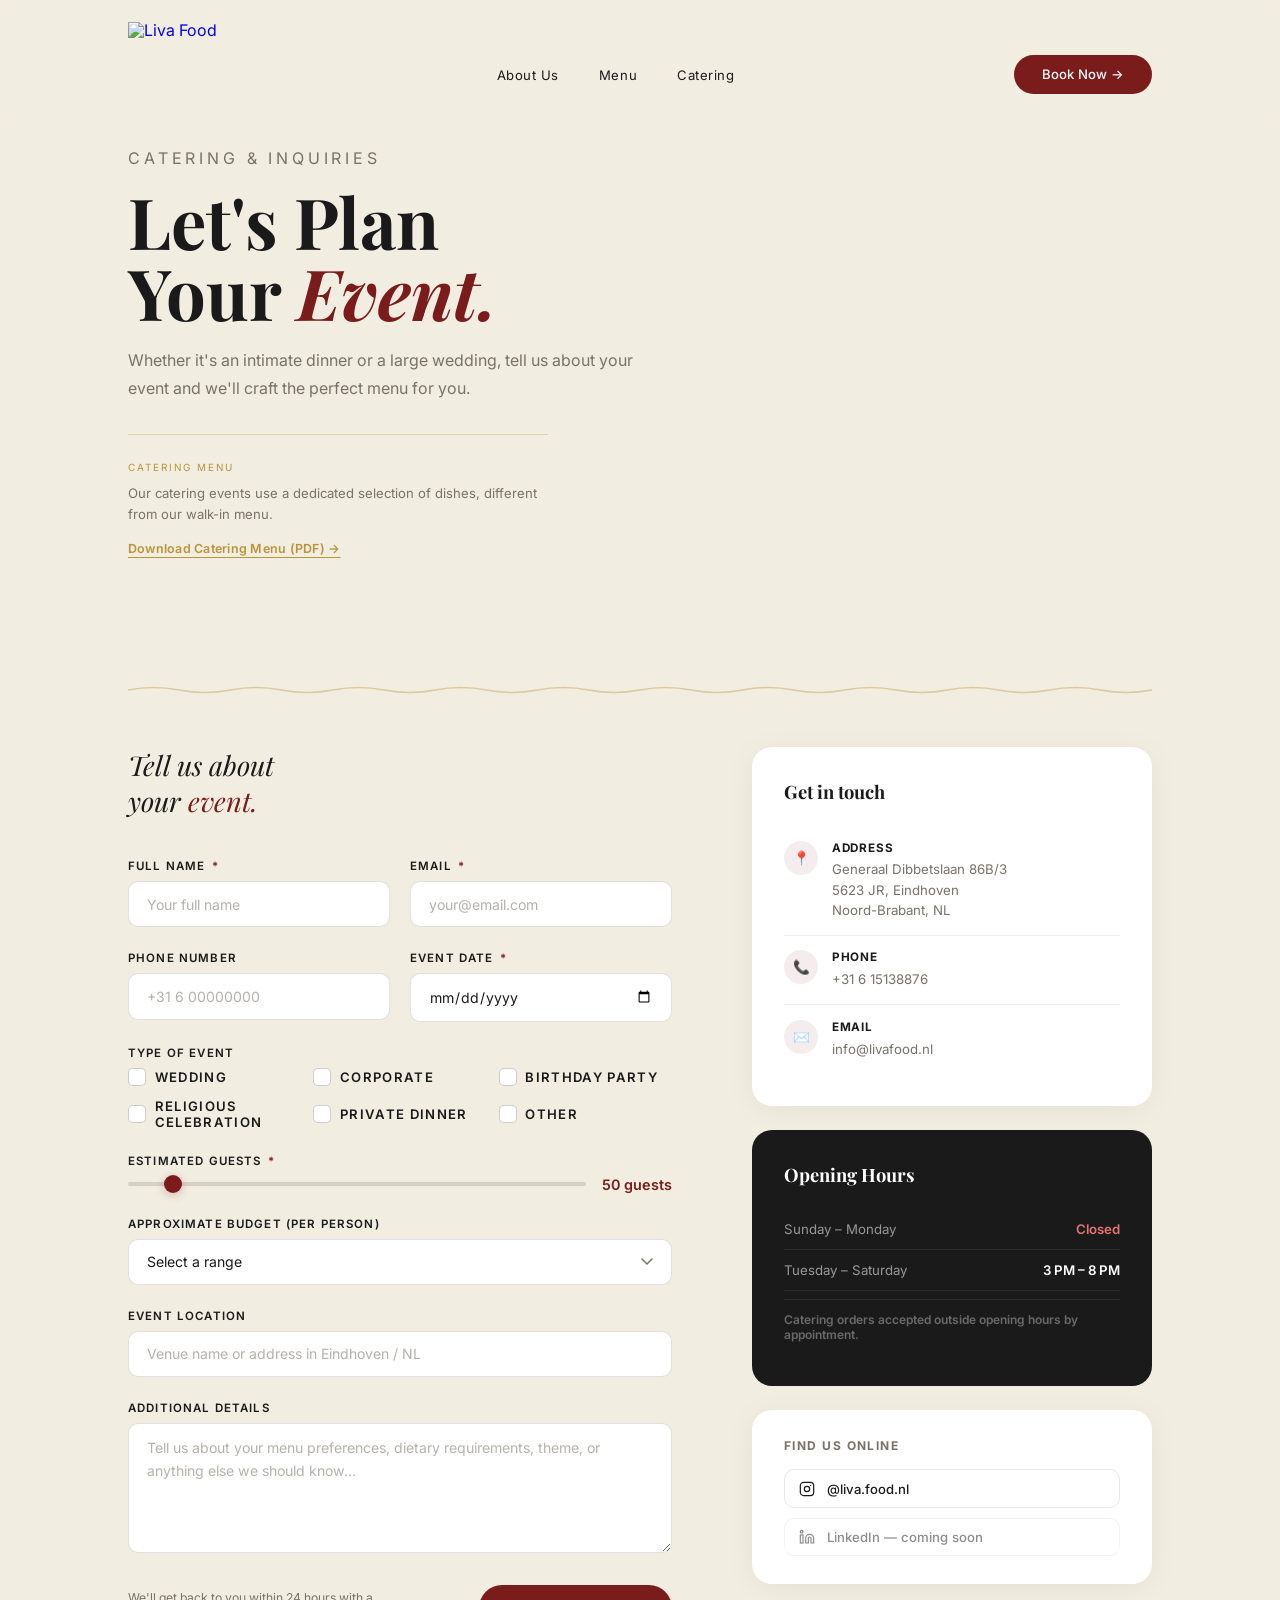
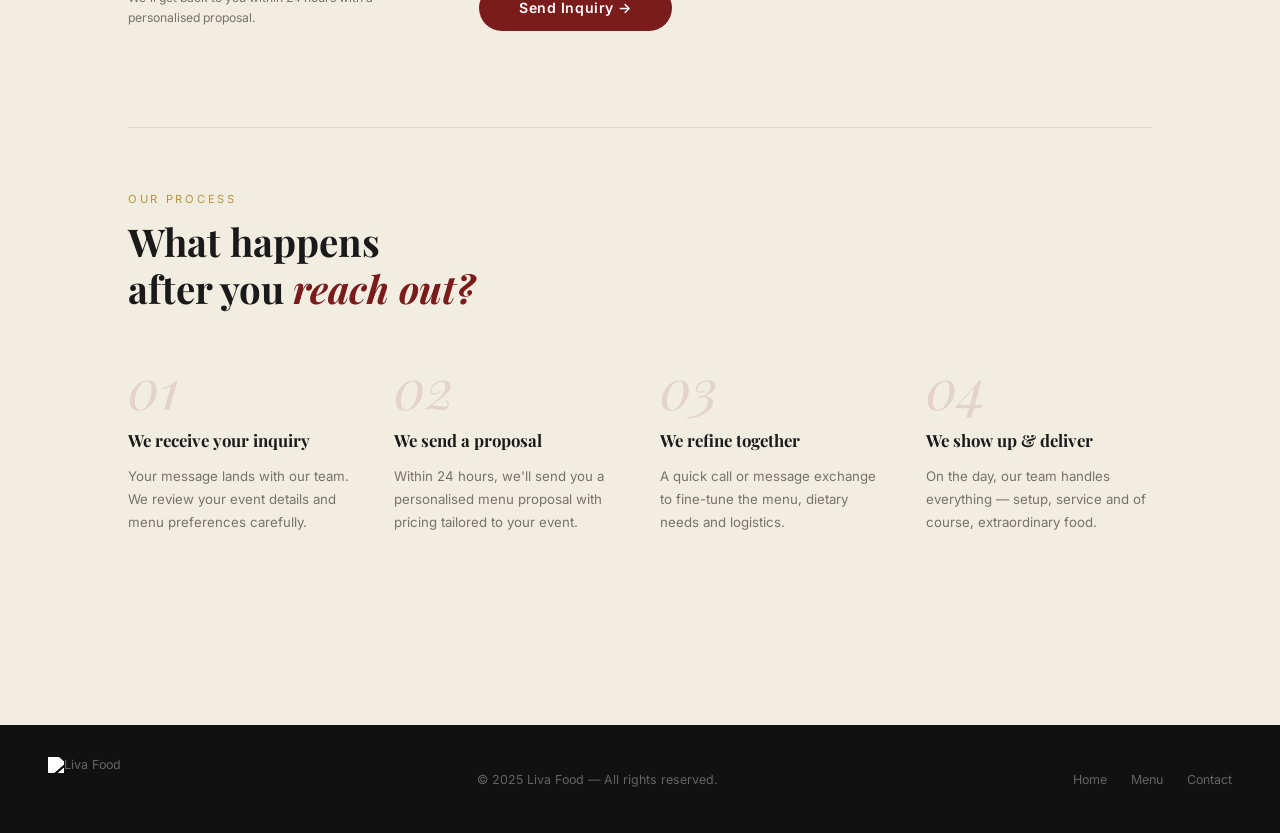
==== commit ae4e1663: "Mobile view changes" ====
--- a/contact.html
+++ b/contact.html
@@ -6,7 +6,7 @@
   <title>Contact & Catering — Liva Food</title>
   <link rel="preconnect" href="https://fonts.googleapis.com" />
   <link rel="preconnect" href="https://fonts.gstatic.com" crossorigin />
-  <link rel="stylesheet" href="/styles.css" />
+  <link rel="stylesheet" href="styles.css" />
   <link href="https://fonts.googleapis.com/css2?family=Playfair+Display:ital,wght@0,400;0,700;0,900;1,400;1,700&family=Inter:wght@300;400;500;600&family=Cormorant+Garamond:ital,wght@1,400;1,500&display=swap" rel="stylesheet" />
 
 </head>
@@ -16,7 +16,7 @@
 <nav>
   <div class="nav-inner">
     <a href="index.html" class="logo-w">
-      <img src="/images/logo1.svg" alt="Liva Food" style="height:104px;width:auto;" />
+      <img src="images/logo1.webp" alt="Liva Food" style="height:104px;width:auto;" />
     </a>
     <ul>
       <li><a href="index.html#about">About Us</a></li>
@@ -38,7 +38,7 @@
     <div style="margin-top:2rem;padding-top:1.5rem;border-top:1px solid rgba(184,148,58,.3);display:inline-block;">
       <p style="font-size:.62rem;letter-spacing:.2em;text-transform:uppercase;color:#B8943A;margin-bottom:.4rem;">Catering Menu</p>
       <p style="font-size:.82rem;color:#78726A;line-height:1.6;margin-bottom:.75rem;max-width:420px;">Our catering events use a dedicated selection of dishes, different from our walk-in menu.</p>
-      <a href="/LivaFood-Catering-Menu.pdf" download style="font-size:.78rem;font-weight:600;color:#B8943A;text-decoration:underline;text-underline-offset:4px;letter-spacing:.02em;" onmouseover="this.style.color='#7A1C1C'" onmouseout="this.style.color='#B8943A'">Download Catering Menu (PDF) →</a>
+      <a href="LivaFood-Catering-Menu.pdf" download style="font-size:.78rem;font-weight:600;color:#B8943A;text-decoration:underline;text-underline-offset:4px;letter-spacing:.02em;" onmouseover="this.style.color='#7A1C1C'" onmouseout="this.style.color='#B8943A'">Download Catering Menu (PDF) →</a>
     </div>
   </div>
 
@@ -212,7 +212,7 @@
       <div class="social-card">
         <p>Find us online</p>
         <div class="social-links">
-          <a href="https://www.instagram.com/liva.food.nl/" target="_blank" rel="noopener" class="social-link">
+          <a href="https://www.instagram.com/livafood.nl?igsh=dzhsOWNmMW96aGw0" target="_blank" rel="noopener" class="social-link">
             <svg viewBox="0 0 24 24" stroke-width="1.8"><rect x="2" y="2" width="20" height="20" rx="5" ry="5"/><circle cx="12" cy="12" r="4"/><circle cx="17.5" cy="6.5" r="1" fill="currentColor" stroke="none"/></svg>
             @liva.food.nl
           </a>
@@ -258,7 +258,7 @@
 
 <!-- FOOTER -->
 <footer>
-  <img src="/images/logo1.svg" alt="Liva Food" style="height:44px;width:auto;filter:brightness(0) invert(1);" />
+  <img src="images/logo1.webp" alt="Liva Food" style="height:44px;width:auto;filter:brightness(0) invert(1);" />
   <span>&copy; 2025 Liva Food &mdash; All rights reserved.</span>
   <div class="footer-links">
     <a href="index.html">Home</a>
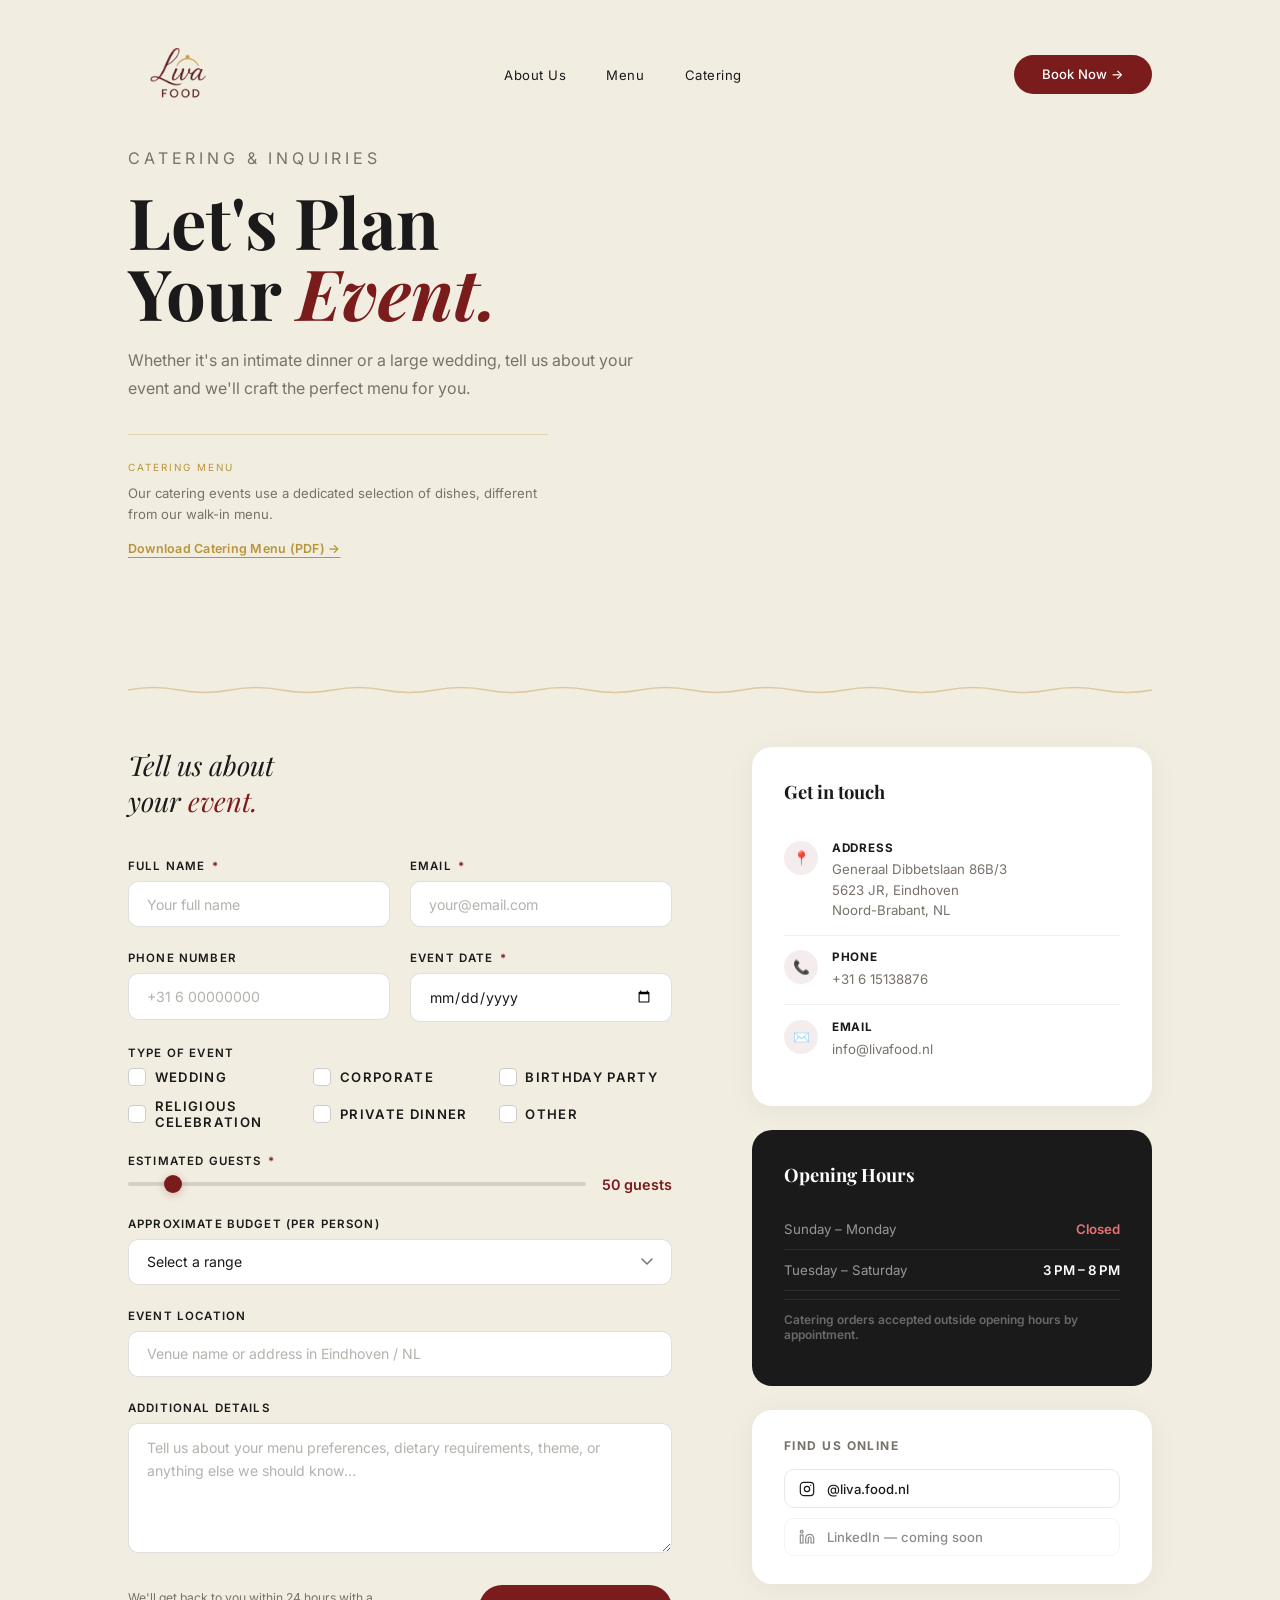
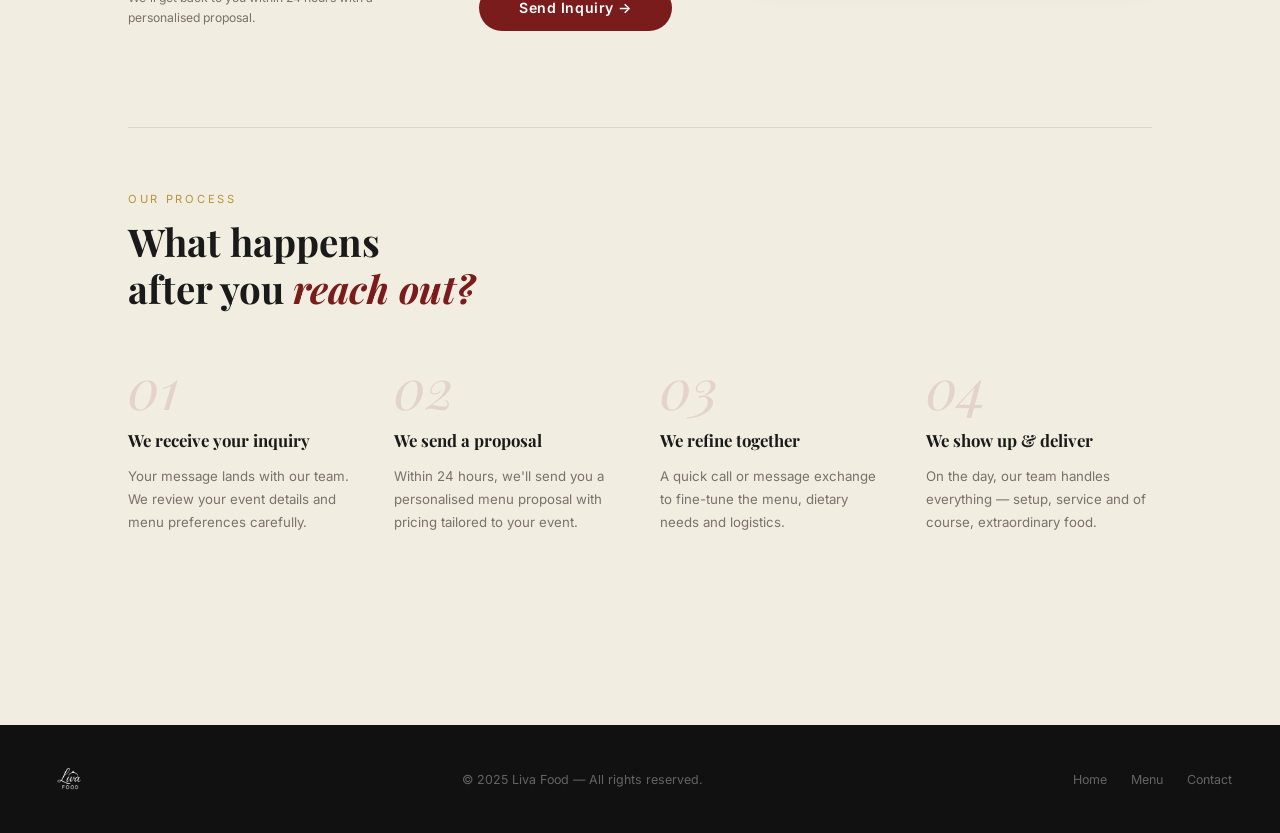
==== commit 7d492d9b: "Mobile view changes" ====
--- a/contact.html
+++ b/contact.html
@@ -16,14 +16,25 @@
 <nav>
   <div class="nav-inner">
     <a href="index.html" class="logo-w">
-      <img src="images/logo1.webp" alt="Liva Food" style="height:104px;width:auto;" />
+      <img src="images/logo1.svg" alt="Liva Food" style="height:104px;width:auto;" />
     </a>
     <ul>
       <li><a href="index.html#about">About Us</a></li>
       <li><a href="menu.html">Menu</a></li>
       <li><a href="contact.html">Catering</a></li>
     </ul>
-    <a href="#form" class="btn btn-red">Book Now &rarr;</a>
+    <a href="#form" class="btn btn-red nav-order-btn">Book Now &rarr;</a>
+    <button class="hamburger" id="hamburger" aria-label="Menu" aria-expanded="false">
+      <span></span><span></span><span></span>
+    </button>
+  </div>
+  <div class="mobile-menu" id="mobile-menu">
+    <ul>
+      <li><a href="index.html#about">About Us</a></li>
+      <li><a href="menu.html">Menu</a></li>
+      <li><a href="contact.html">Catering</a></li>
+    </ul>
+    <a href="https://liva-food-nl.sides-shop.com/articles" target="_blank" class="btn btn-red">Order via Web &rarr;</a>
   </div>
 </nav>
 
@@ -258,7 +269,7 @@
 
 <!-- FOOTER -->
 <footer>
-  <img src="images/logo1.webp" alt="Liva Food" style="height:44px;width:auto;filter:brightness(0) invert(1);" />
+  <img src="images/logo1.svg" alt="Liva Food" style="height:44px;width:auto;filter:brightness(0) invert(1);" />
   <span>&copy; 2025 Liva Food &mdash; All rights reserved.</span>
   <div class="footer-links">
     <a href="index.html">Home</a>
@@ -278,5 +289,23 @@
   }
 </script>
 
+<script>
+(function(){
+  var btn = document.getElementById('hamburger');
+  var menu = document.getElementById('mobile-menu');
+  btn.addEventListener('click', function(){
+    var open = menu.classList.toggle('open');
+    btn.classList.toggle('open', open);
+    btn.setAttribute('aria-expanded', open);
+  });
+  menu.querySelectorAll('a').forEach(function(a){
+    a.addEventListener('click', function(){
+      menu.classList.remove('open');
+      btn.classList.remove('open');
+      btn.setAttribute('aria-expanded', false);
+    });
+  });
+})();
+</script>
 </body>
 </html>
--- a/styles.css
+++ b/styles.css
@@ -87,6 +87,44 @@
 }
 nav ul a:hover { color:var(--red); }
 nav ul a.active { color:var(--red); font-weight:600; }
+
+/* Hamburger button */
+.hamburger {
+  display: none;
+  flex-direction: column;
+  justify-content: center;
+  gap: 5px;
+  background: none;
+  border: none;
+  cursor: pointer;
+  padding: 4px;
+}
+.hamburger span {
+  display: block;
+  width: 24px;
+  height: 2px;
+  background: var(--dark);
+  border-radius: 2px;
+  transition: transform .3s, opacity .3s;
+}
+.hamburger.open span:nth-child(1) { transform: translateY(7px) rotate(45deg); }
+.hamburger.open span:nth-child(2) { opacity: 0; }
+.hamburger.open span:nth-child(3) { transform: translateY(-7px) rotate(-45deg); }
+
+/* Mobile menu dropdown */
+.mobile-menu {
+  display: none;
+  flex-direction: column;
+  align-items: center;
+  gap: 1.5rem;
+  padding: 2rem 1.5rem;
+  background: rgba(242,237,225,0.97);
+  border-top: 1px solid rgba(0,0,0,.07);
+}
+.mobile-menu.open { display: flex; }
+.mobile-menu ul { list-style: none; display: flex; flex-direction: column; align-items: center; gap: 1.2rem; }
+.mobile-menu ul a { font-size: 1rem; color: var(--dark); font-weight: 500; }
+.mobile-menu ul a:hover { color: var(--red); }
 
 /* ════════════════════════════════════
    BUTTONS
@@ -145,14 +183,6 @@
 /* ════════════════════════════════════
    INDEX — HERO
 ════════════════════════════════════ */
-#path-canvas {
-  position: absolute;
-  top: 0; left: 0;
-  width: 100%;
-  pointer-events: none;
-  z-index: 800;
-  overflow: visible;
-}
 .page { position: relative; }
 section { position: relative; }
 
@@ -221,6 +251,7 @@
   object-fit: contain;
   display: block;
 }
+.hero-mobile-img { display:none; }
 .hero-badge {
   position: absolute;
   bottom: 18px; right: 0;
@@ -751,10 +782,14 @@
 ════════════════════════════════════ */
 @media (max-width:960px) {
   nav ul { display:none; }
+  .nav-order-btn { display:none; }
+  .hamburger { display:flex; }
   .nav-inner { padding:1.2rem 1.5rem; }
   .c, .hero-inner { padding-left:1.5rem; padding-right:1.5rem; }
   .hero-inner { grid-template-columns:1fr; }
   .hero-right, .social-side { display:none; }
+  .hero-mobile-img { display:block; width:100%; margin-top:2rem; border-radius:1.2rem; overflow:hidden; }
+  .hero-mobile-img img { width:100%; height:280px; object-fit:cover; object-position:center; }
   #hero { padding-top:7rem; }
   .about-cols { grid-template-columns:1fr; gap:2rem; }
   .menu-row1, .menu-row2 { grid-template-columns:1fr; }
@@ -769,7 +804,8 @@
   .menu-grid { grid-template-columns:1fr; gap:0; }
   .catering-banner { grid-template-columns:1fr; padding:2.5rem 2rem; }
   .menu-foot { flex-direction:column; text-align:center; }
-  footer { flex-direction:column; gap:1rem; padding:2rem; text-align:center; }
+  footer { flex-direction:column; gap:1rem; padding:2rem; text-align:center; margin-bottom:0; padding-bottom:2rem; }
+  body { overflow-x:hidden; }
 }
 @media (max-width:500px) {
   .checkbox-grid { grid-template-columns:1fr; }
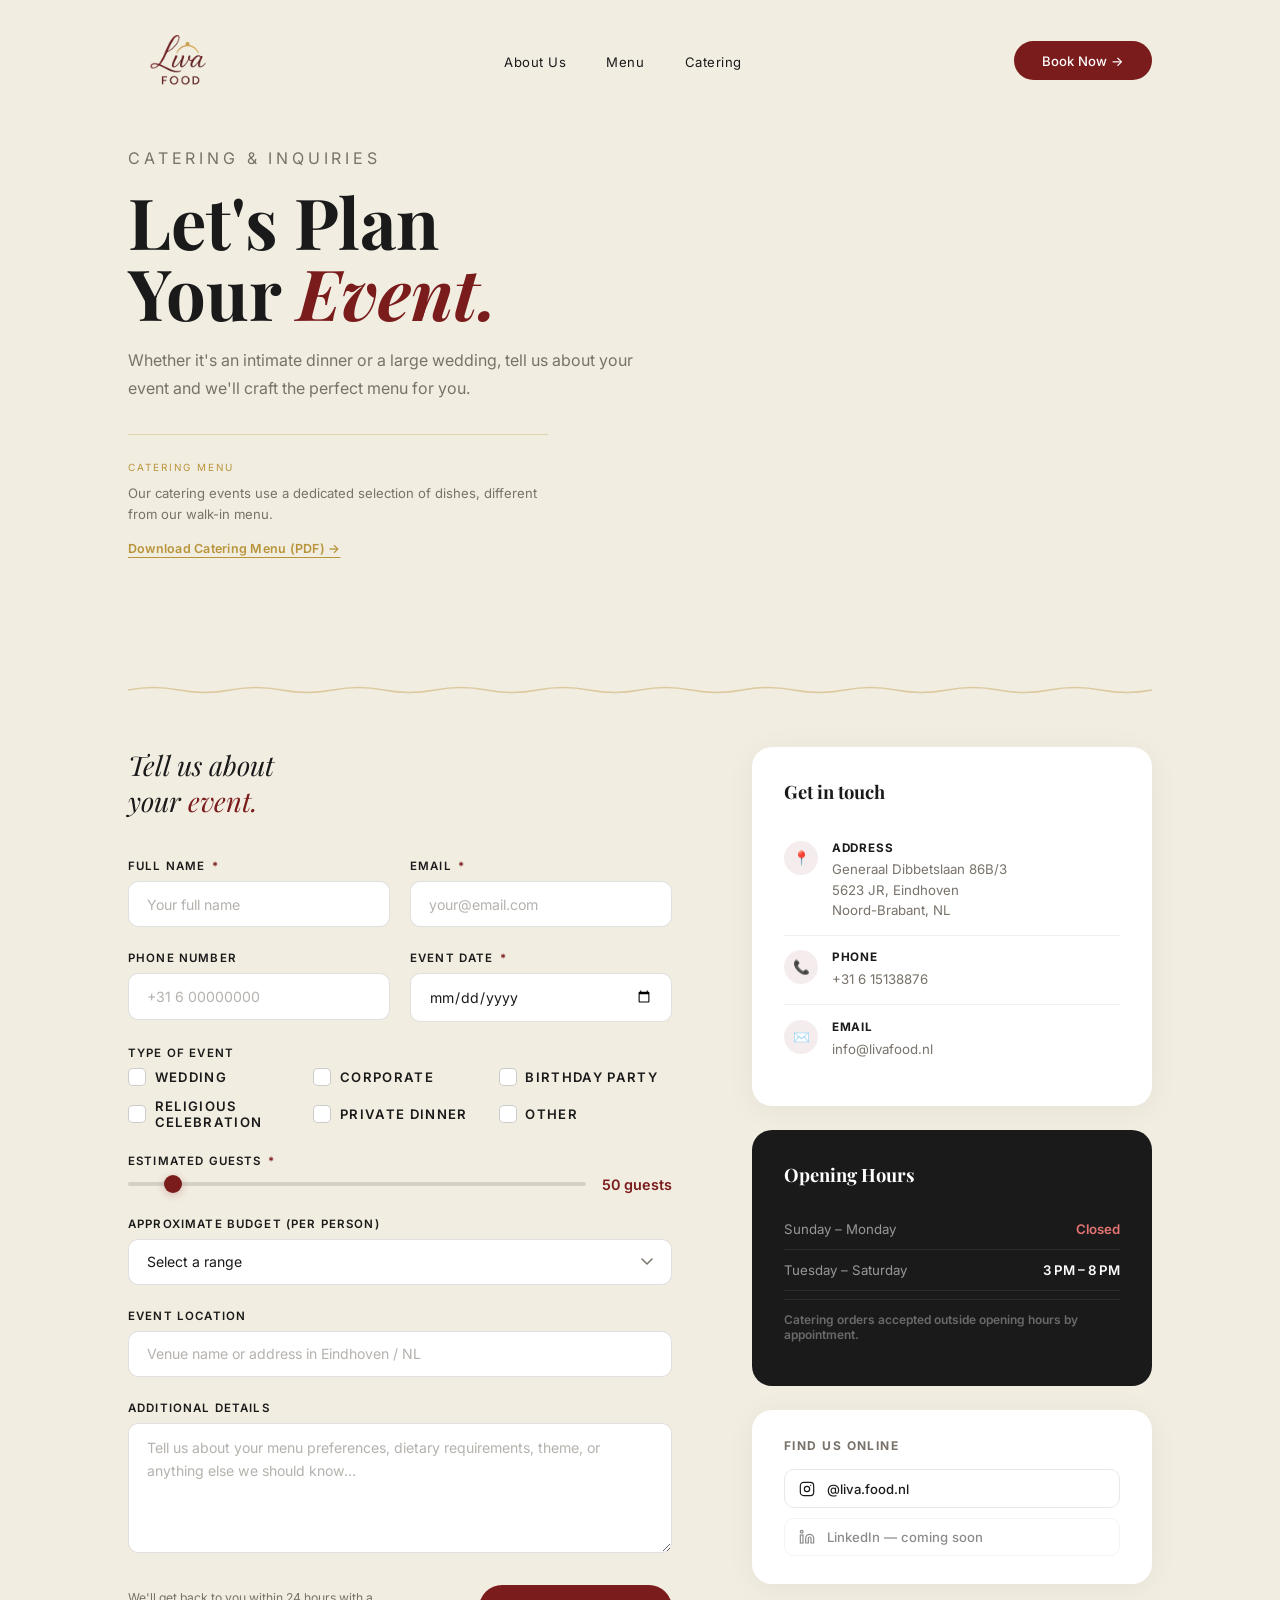
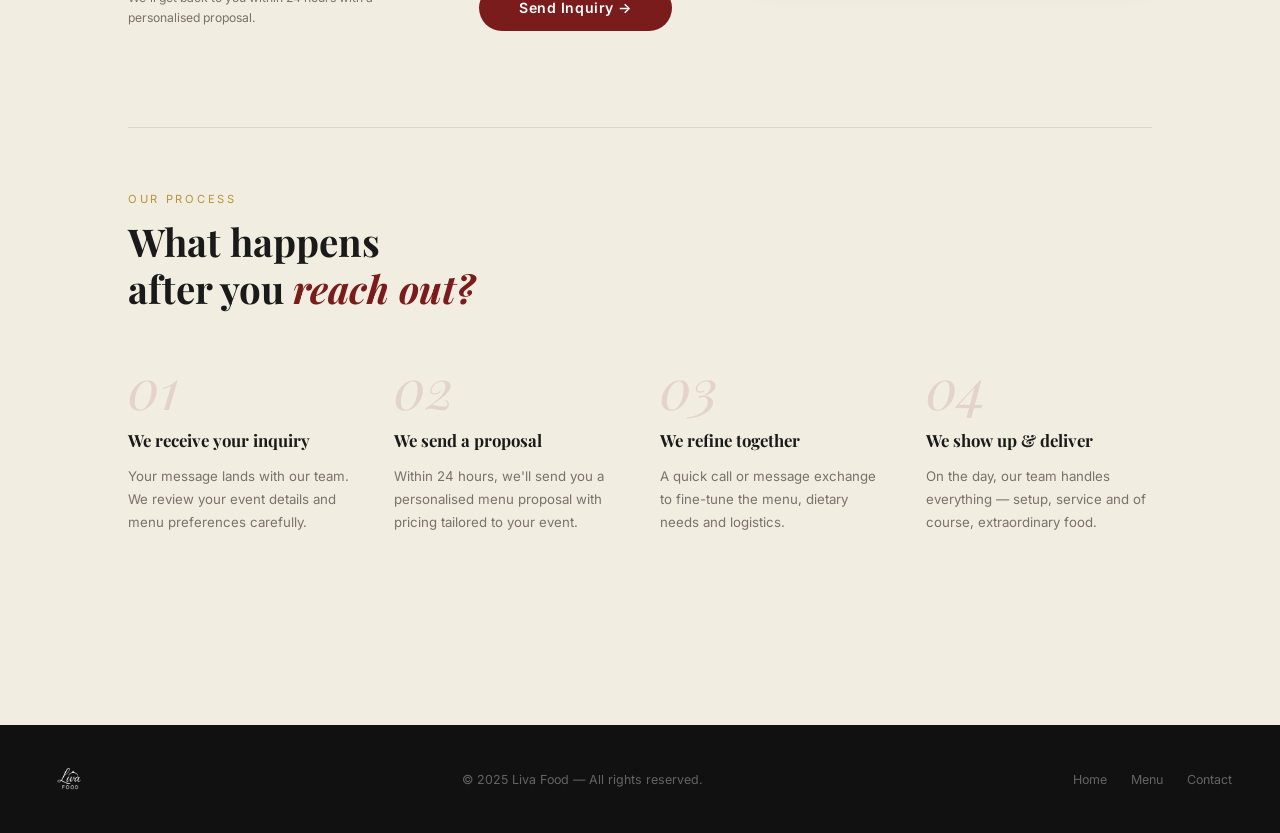
==== commit 0bcd5311: "add Web3Forms email integration to contact form" ====
--- a/contact.html
+++ b/contact.html
@@ -4,6 +4,7 @@
   <meta charset="UTF-8" />
   <meta name="viewport" content="width=device-width, initial-scale=1.0" />
   <title>Contact & Catering — Liva Food</title>
+  <link rel="icon" type="image/svg+xml" href="images/logo1.svg" />
   <link rel="preconnect" href="https://fonts.googleapis.com" />
   <link rel="preconnect" href="https://fonts.gstatic.com" crossorigin />
   <link rel="stylesheet" href="styles.css" />
@@ -66,7 +67,12 @@
     <div>
       <p class="form-title">Tell us about<br>your <em>event.</em></p>
 
-      <form action="#" method="post">
+      <form action="https://api.web3forms.com/submit" method="post">
+
+        <input type="hidden" name="access_key" value="cc2c8e00-23b9-4c35-bf26-fa22f53d5d58" />
+        <input type="hidden" name="subject" value="Yeni Catering Talebi — Liva Food" />
+        <input type="hidden" name="from_name" value="Liva Food Website" />
+        <input type="checkbox" name="botcheck" style="display:none;" />
 
         <!-- Name + Email -->
         <div class="form-row">
@@ -165,12 +171,20 @@
         <!-- Submit -->
         <div class="form-submit">
           <p>We'll get back to you within 24 hours with a personalised proposal.</p>
-          <button type="submit" class="btn-submit">
+          <button type="submit" class="btn-submit" id="submitBtn">
             Send Inquiry &rarr;
           </button>
         </div>
 
       </form>
+
+      <div id="formSuccess" style="display:none;margin-top:2rem;padding:1.5rem 2rem;background:rgba(184,148,58,.12);border:1px solid rgba(184,148,58,.4);border-radius:12px;text-align:center;">
+        <p style="font-size:1.1rem;font-weight:600;color:#B8943A;margin-bottom:.4rem;">Thank you! ✓</p>
+        <p style="font-size:.9rem;color:#78726A;">Your inquiry has been sent. We'll get back to you within 24 hours.</p>
+      </div>
+      <div id="formError" style="display:none;margin-top:2rem;padding:1.5rem 2rem;background:rgba(122,28,28,.1);border:1px solid rgba(122,28,28,.3);border-radius:12px;text-align:center;">
+        <p style="font-size:.9rem;color:#7A1C1C;">Something went wrong. Please try again or email us directly at <a href="mailto:info@livafood.nl">info@livafood.nl</a>.</p>
+      </div>
     </div>
 
     <!-- ── SIDEBAR ── -->
@@ -279,6 +293,35 @@
 </footer>
 
 <script>
+  /* Form AJAX submit */
+  const contactForm = document.querySelector('form[action="https://api.web3forms.com/submit"]');
+  if (contactForm) {
+    contactForm.addEventListener('submit', async function(e) {
+      e.preventDefault();
+      const btn = document.getElementById('submitBtn');
+      btn.textContent = 'Sending…';
+      btn.disabled = true;
+
+      const data = new FormData(contactForm);
+      try {
+        const res = await fetch('https://api.web3forms.com/submit', { method: 'POST', body: data });
+        const json = await res.json();
+        if (json.success) {
+          contactForm.style.display = 'none';
+          document.getElementById('formSuccess').style.display = 'block';
+        } else {
+          document.getElementById('formError').style.display = 'block';
+          btn.textContent = 'Send Inquiry →';
+          btn.disabled = false;
+        }
+      } catch {
+        document.getElementById('formError').style.display = 'block';
+        btn.textContent = 'Send Inquiry →';
+        btn.disabled = false;
+      }
+    });
+  }
+
   /* Guest slider live update */
   const slider = document.getElementById('guests');
   const val    = document.getElementById('guestVal');
--- a/styles.css
+++ b/styles.css
@@ -60,7 +60,7 @@
 .nav-inner {
   max-width: 1120px;
   margin: 0 auto;
-  padding: 1.4rem 3rem;
+  padding: 0.55rem 3rem;
   display: flex;
   align-items: center;
   justify-content: space-between;
@@ -69,7 +69,7 @@
 .logo-main {
   font-family: 'Playfair Display', serif;
   font-style: italic;
-  font-size: 1.65rem;
+  font-size: 1.35rem;
   color: var(--dark);
 }
 .logo-sub {
@@ -373,6 +373,9 @@
   border-radius: 20px;
   overflow: hidden;
   transition: transform .3s, box-shadow .3s;
+  text-decoration: none;
+  color: inherit;
+  display: block;
 }
 .mcard:hover { transform:translateY(-7px); box-shadow:0 20px 50px rgba(0,0,0,.09); }
 .mcard img { width:100%; height:200px; object-fit:cover; }
@@ -692,8 +695,8 @@
   padding: 8rem 3rem 5rem;
 }
 .menu-header {
-  text-align: center; margin-bottom: 4rem;
-  padding-bottom: 3rem; border-bottom: 1px solid rgba(0,0,0,.1);
+  text-align: center; margin-bottom: 2rem;
+  padding-bottom: 1.5rem;
   position: relative;
 }
 .menu-header .eyebrow { font-size: .7rem; letter-spacing: .25em; text-transform: uppercase; color: var(--gold); margin-bottom: 1rem; }
@@ -774,6 +777,9 @@
 }
 .mfoot-info { font-size: .78rem; color: var(--muted); text-align: center; line-height: 1.6; }
 .dietary-key { display: flex; gap: 1rem; align-items: center; flex-wrap: wrap; }
+.dietary-key-inline { justify-content: center; padding: 0.5rem 2rem 0; margin-top: -0.5rem; }
+.dietary-key-inline .dk { font-size: .82rem; font-weight: 600; color: var(--dark); }
+.dietary-key-inline .dk-dot { width: 12px; height: 12px; }
 .dk { display: flex; align-items: center; gap: .3rem; font-size: .7rem; color: var(--muted); }
 .dk-dot { width: 10px; height: 10px; border-radius: 2px; }
 
@@ -784,23 +790,23 @@
   nav ul { display:none; }
   .nav-order-btn { display:none; }
   .hamburger { display:flex; }
-  .nav-inner { padding:1.2rem 1.5rem; }
+  .nav-inner { padding:0.55rem 1.5rem; }
   .c, .hero-inner { padding-left:1.5rem; padding-right:1.5rem; }
   .hero-inner { grid-template-columns:1fr; }
   .hero-right, .social-side { display:none; }
   .hero-mobile-img { display:block; width:100%; margin-top:2rem; border-radius:1.2rem; overflow:hidden; }
   .hero-mobile-img img { width:100%; height:280px; object-fit:cover; object-position:center; }
-  #hero { padding-top:7rem; }
+  #hero { padding-top:9rem; }
   .about-cols { grid-template-columns:1fr; gap:2rem; }
   .menu-row1, .menu-row2 { grid-template-columns:1fr; }
   .catering-card { grid-template-columns:1fr; padding:3rem 2rem; }
   .contact-inner { grid-template-columns:1fr; gap:3rem; padding-left:1.5rem; padding-right:1.5rem; }
-  .contact-page { padding:7rem 1.5rem 4rem; }
+  .contact-page { padding:9rem 1.5rem 4rem; }
   .contact-grid { grid-template-columns:1fr; gap:3rem; }
   .form-row { grid-template-columns:1fr; }
   .checkbox-grid { grid-template-columns:1fr 1fr; }
   .steps-grid { grid-template-columns:1fr 1fr; }
-  .menu-page { padding:7rem 1.5rem 4rem; }
+  .menu-page { padding:9rem 1.5rem 4rem; }
   .menu-grid { grid-template-columns:1fr; gap:0; }
   .catering-banner { grid-template-columns:1fr; padding:2.5rem 2rem; }
   .menu-foot { flex-direction:column; text-align:center; }
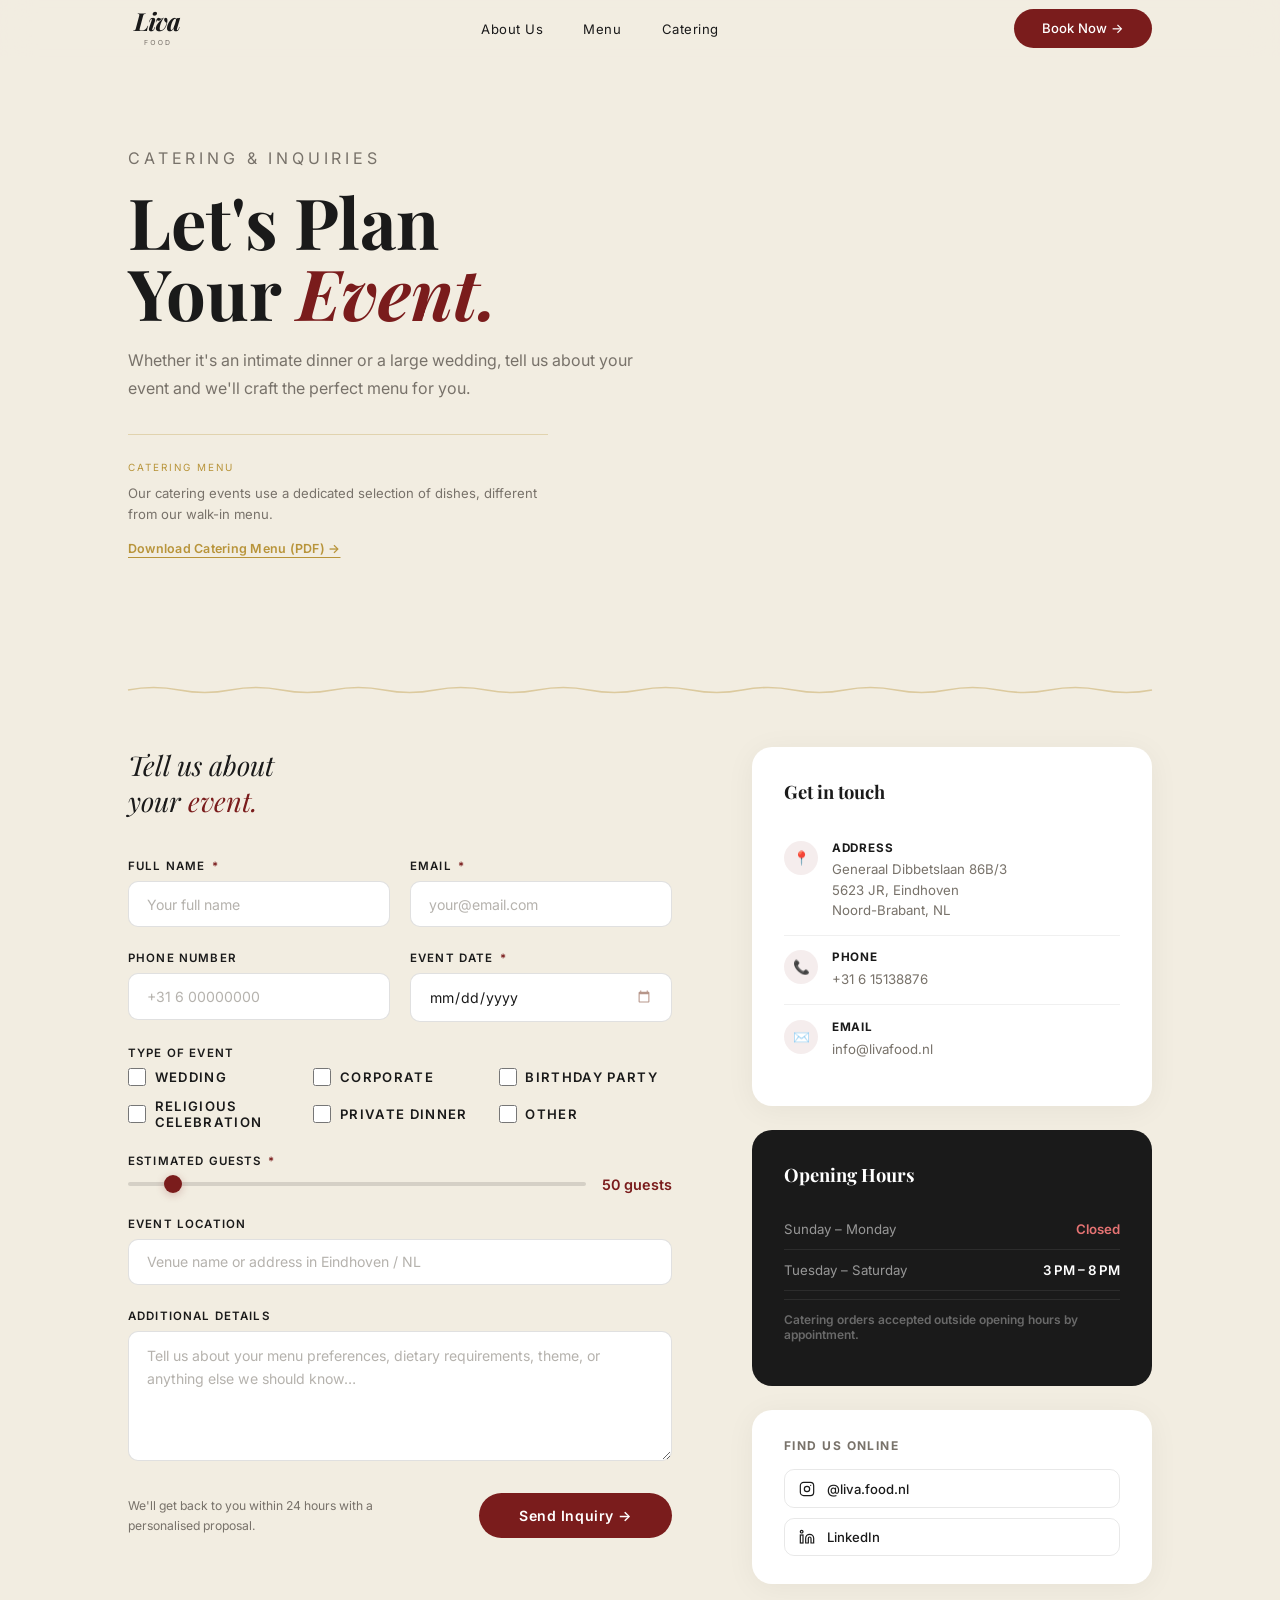
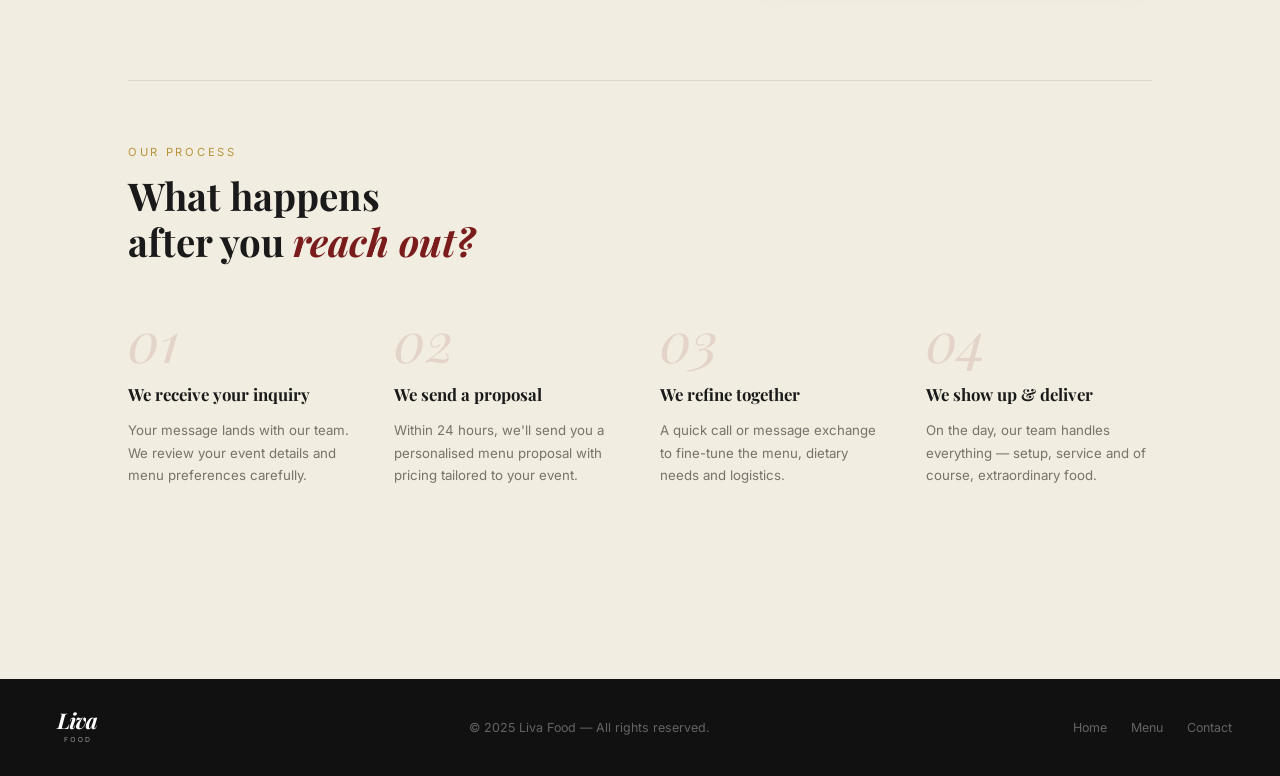
==== commit 67c23868: "Fix iOS logo clarity and add LinkedIn links" ====
--- a/contact.html
+++ b/contact.html
@@ -16,8 +16,9 @@
 <!-- NAV ──────────────────────────────────── -->
 <nav>
   <div class="nav-inner">
-    <a href="index.html" class="logo-w">
-      <img src="images/logo1.svg" alt="Liva Food" style="height:104px;width:auto;" />
+    <a href="index.html" class="logo-w" aria-label="Liva Food home">
+      <span class="logo-main">Liva</span>
+      <span class="logo-sub">Food</span>
     </a>
     <ul>
       <li><a href="index.html#about">About Us</a></li>
@@ -143,19 +144,6 @@
           </div>
         </div>
 
-        <!-- Budget -->
-        <div class="field">
-          <label for="budget">Approximate Budget (per person)</label>
-          <select id="budget" name="budget">
-            <option value="" disabled selected>Select a range</option>
-            <option value="10-15">€10 – €15 per person</option>
-            <option value="15-25">€15 – €25 per person</option>
-            <option value="25-40">€25 – €40 per person</option>
-            <option value="40+">€40+ per person</option>
-            <option value="custom">Custom / Discuss with us</option>
-          </select>
-        </div>
-
         <!-- Location -->
         <div class="field">
           <label for="location">Event Location</label>
@@ -241,9 +229,9 @@
             <svg viewBox="0 0 24 24" stroke-width="1.8"><rect x="2" y="2" width="20" height="20" rx="5" ry="5"/><circle cx="12" cy="12" r="4"/><circle cx="17.5" cy="6.5" r="1" fill="currentColor" stroke="none"/></svg>
             @liva.food.nl
           </a>
-          <a href="#" class="social-link" style="opacity:.5;pointer-events:none;">
+          <a href="https://www.linkedin.com/company/liva-food/" target="_blank" rel="noopener noreferrer" class="social-link">
             <svg viewBox="0 0 24 24" stroke-width="1.8"><path d="M16 8a6 6 0 016 6v7h-4v-7a2 2 0 00-2-2 2 2 0 00-2 2v7h-4v-7a6 6 0 016-6z"/><rect x="2" y="9" width="4" height="12"/><circle cx="4" cy="4" r="2"/></svg>
-            LinkedIn — coming soon
+            LinkedIn
           </a>
         </div>
       </div>
@@ -283,7 +271,10 @@
 
 <!-- FOOTER -->
 <footer>
-  <img src="images/logo1.svg" alt="Liva Food" style="height:44px;width:auto;filter:brightness(0) invert(1);" />
+  <a href="index.html" class="logo-w footer-wordmark" aria-label="Liva Food home">
+    <span class="logo-main">Liva</span>
+    <span class="logo-sub">Food</span>
+  </a>
   <span>&copy; 2025 Liva Food &mdash; All rights reserved.</span>
   <div class="footer-links">
     <a href="index.html">Home</a>
--- a/styles.css
+++ b/styles.css
@@ -65,20 +65,36 @@
   align-items: center;
   justify-content: space-between;
 }
-.logo-w { line-height:1; }
+.logo-w {
+  display: inline-flex;
+  flex-direction: column;
+  align-items: center;
+  justify-content: center;
+  min-width: 58px;
+  line-height: 1;
+  color: var(--dark);
+  /* Keep the wordmark as live type: it stays crisp on iOS Retina displays. */
+  -webkit-font-smoothing: antialiased;
+  text-rendering: geometricPrecision;
+}
 .logo-main {
   font-family: 'Playfair Display', serif;
   font-style: italic;
-  font-size: 1.35rem;
+  font-size: 1.55rem;
+  font-weight: 700;
+  letter-spacing: -.045em;
   color: var(--dark);
 }
 .logo-sub {
   display: block;
-  font-size: .48rem;
-  letter-spacing: .35em;
+  font-family: 'Inter', sans-serif;
+  font-size: .43rem;
+  line-height: 1;
+  letter-spacing: .32em;
   text-transform: uppercase;
   color: var(--muted);
-  margin-top: 3px;
+  margin-top: 5px;
+  padding-left: .32em;
 }
 nav ul { display:flex; gap:2.5rem; list-style:none; }
 nav ul a {
@@ -298,6 +314,10 @@
   transition: color .2s;
 }
 .social-side a:hover { color:var(--red); }
+
+.footer-wordmark { color:#fff; }
+.footer-wordmark .logo-main { color:#fff; font-size:1.35rem; }
+.footer-wordmark .logo-sub { color:rgba(255,255,255,.55); }
 
 /* ════════════════════════════════════
    INDEX — ABOUT
@@ -576,10 +596,25 @@
   cursor: pointer; font-size: .82rem; color: var(--dark); user-select: none;
 }
 .check-item input[type="checkbox"] {
+  appearance: auto;
+  -webkit-appearance: auto;
   width: 18px; height: 18px; border-radius: 5px;
   border: 1.5px solid rgba(0,0,0,.2); padding: 0;
   background: var(--white); cursor: pointer; flex-shrink: 0;
   accent-color: var(--red);
+}
+input[type="date"] {
+  appearance: auto;
+  -webkit-appearance: auto;
+  color-scheme: light;
+}
+input[type="date"]::-webkit-calendar-picker-indicator {
+  opacity: 0.5;
+  cursor: pointer;
+  filter: invert(20%) sepia(80%) saturate(500%) hue-rotate(330deg);
+}
+input[type="date"]::-webkit-calendar-picker-indicator:hover {
+  opacity: 1;
 }
 .form-submit {
   display: flex; align-items: center; justify-content: space-between;
